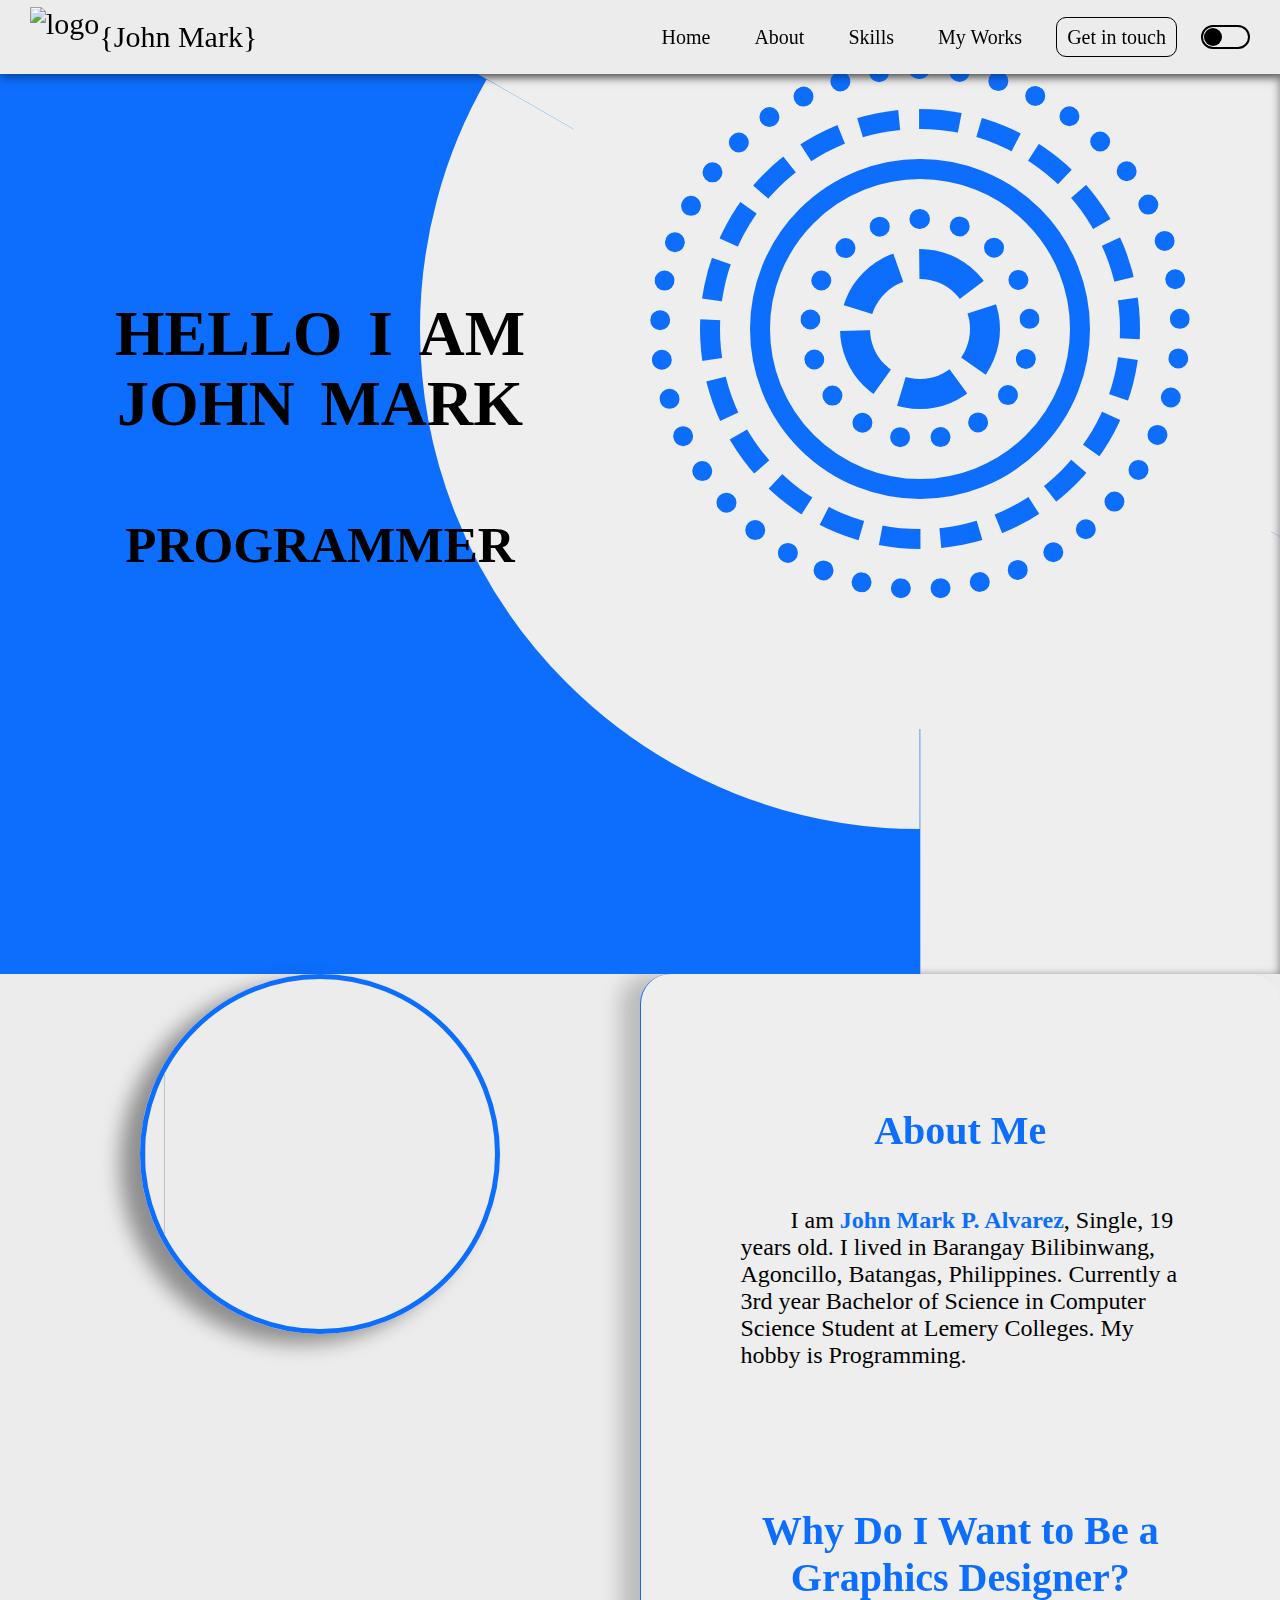
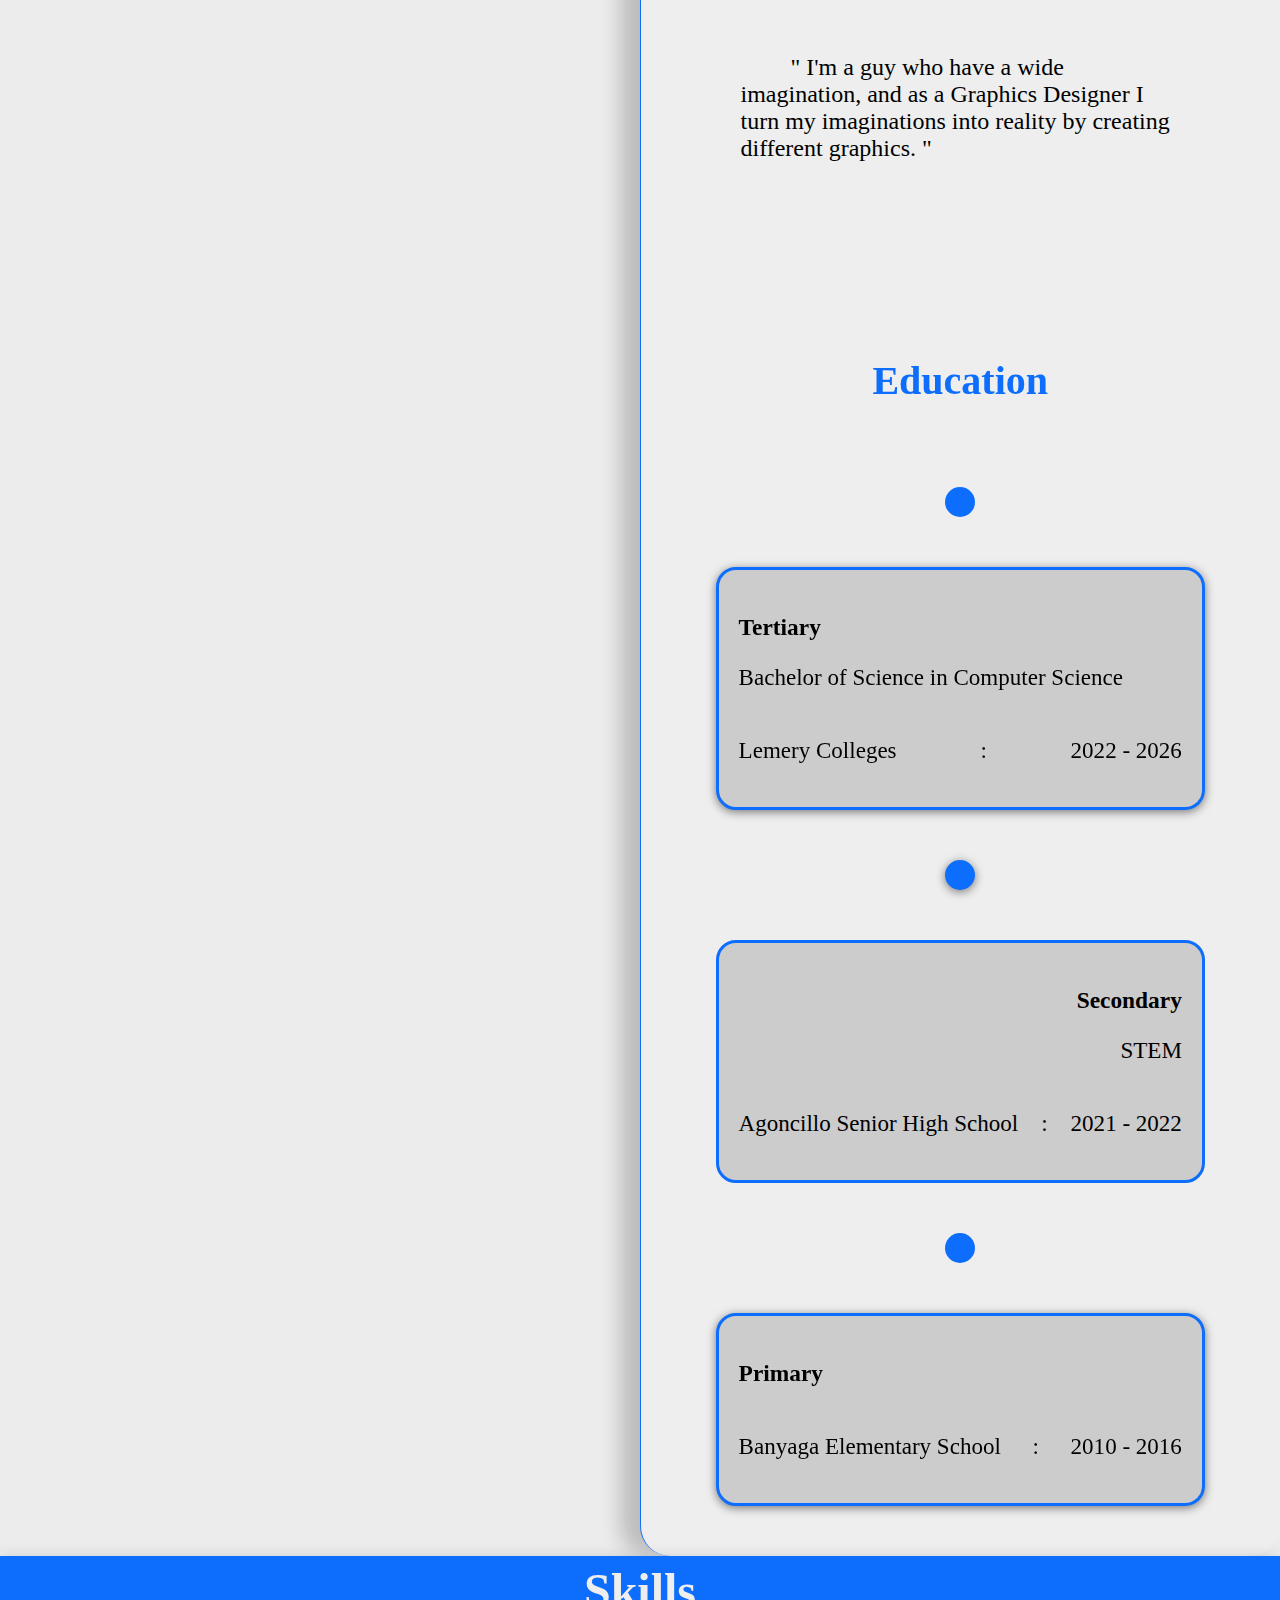
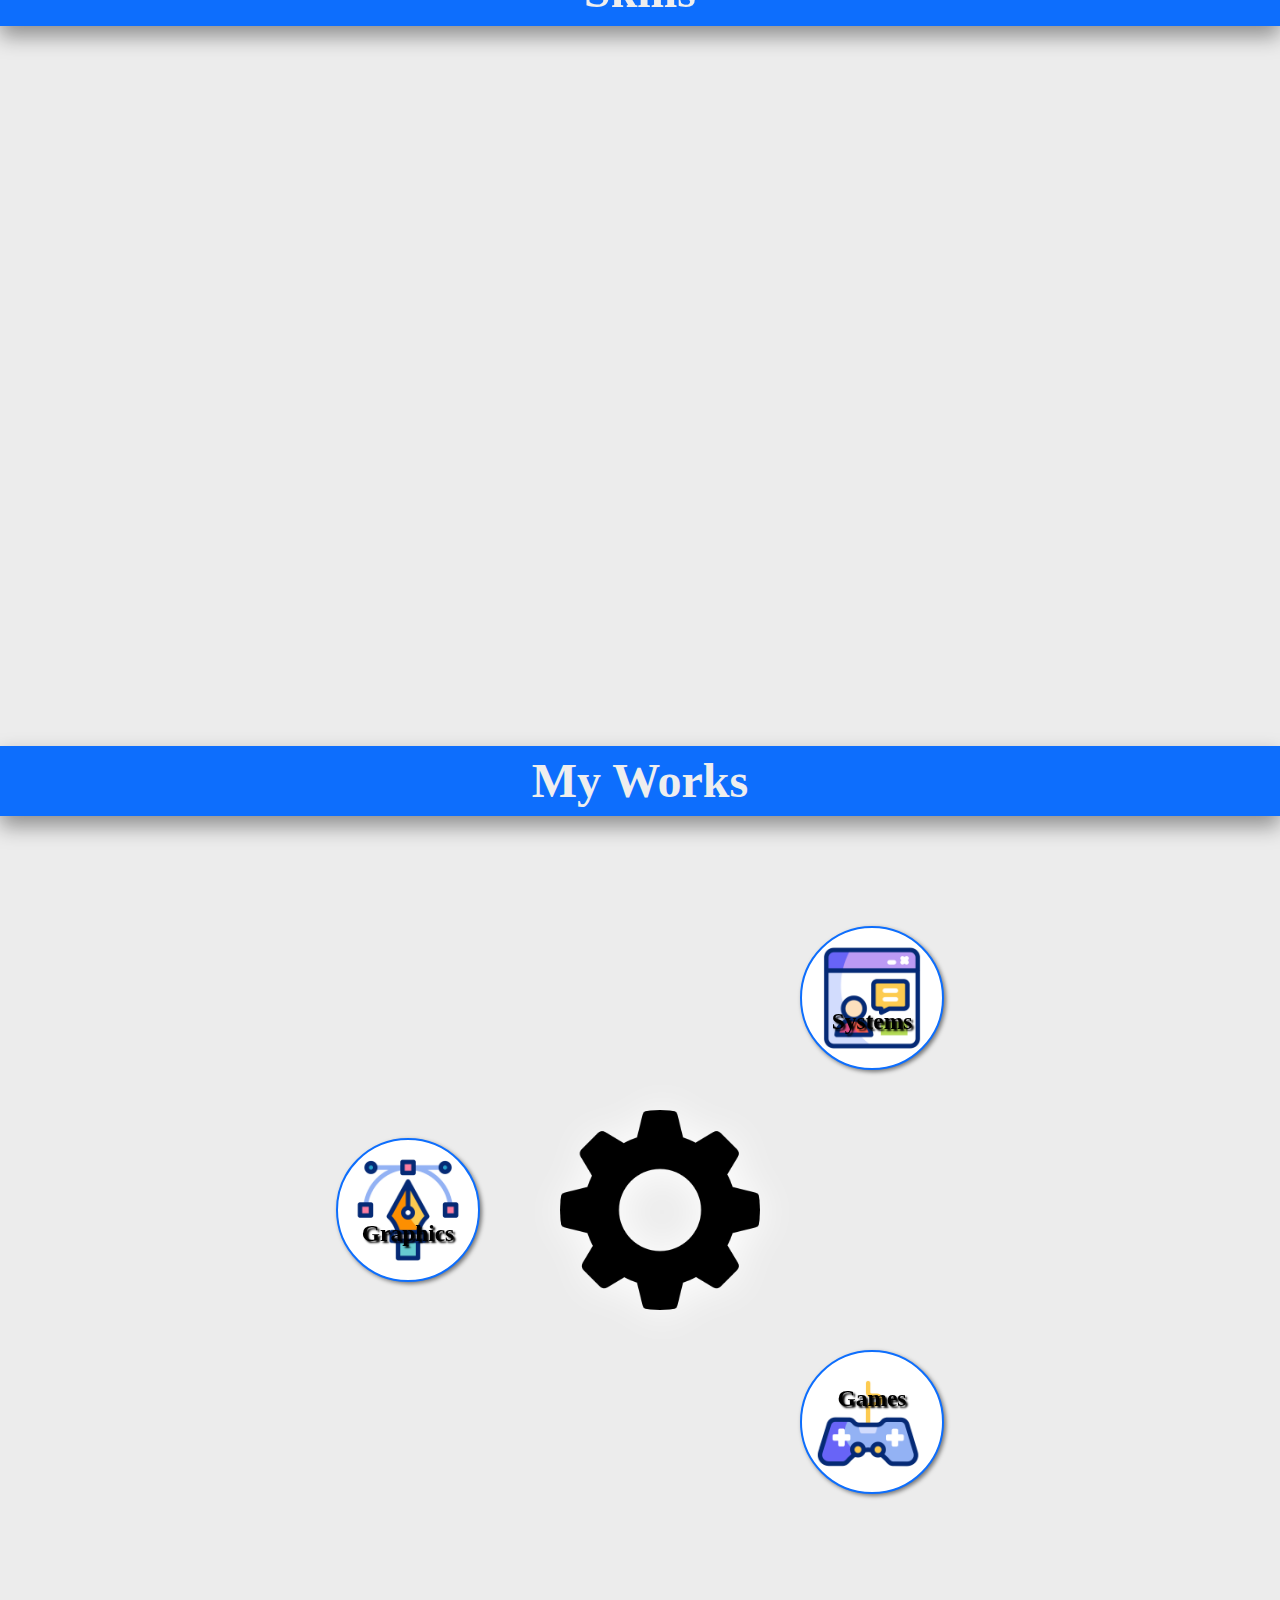
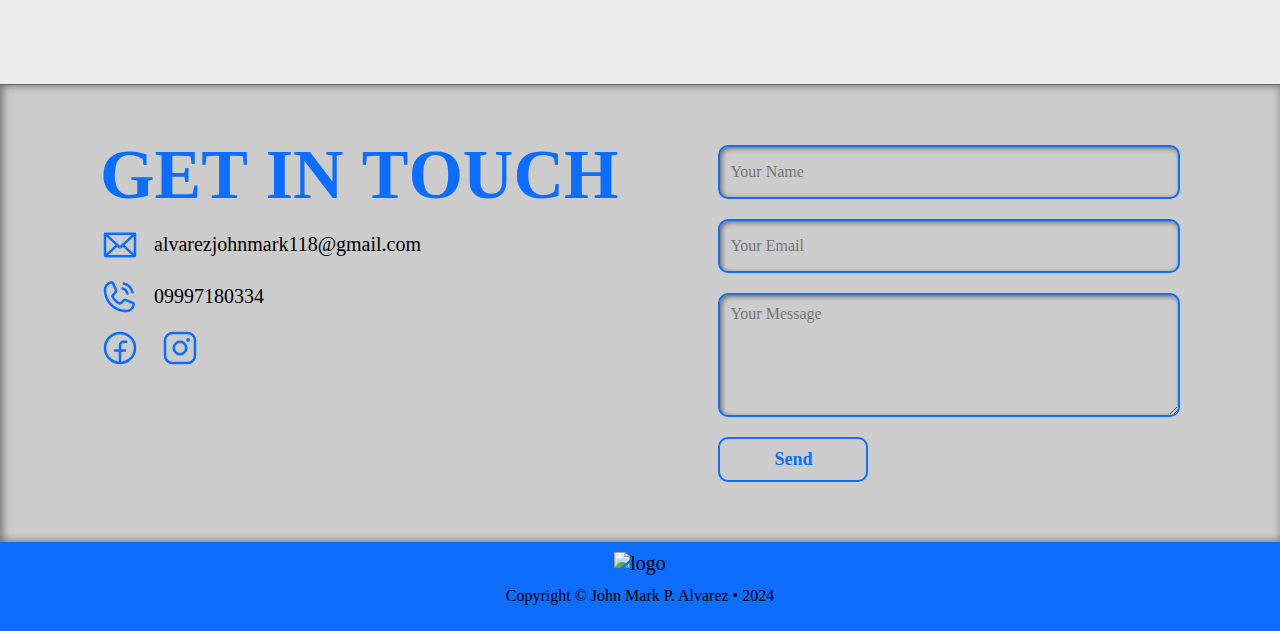
==== index.html @ 8d680cdc "Add files via upload" ====
<!DOCTYPE html>
<html lang="en" class="">
<head>
    <meta charset="UTF-8">
    <meta name="viewport" content="width=device-width, initial-scale=1.0">
    <title>John Mark Portfolio</title>
    <link rel="stylesheet" href="style.css">
    <link rel="shortcut icon" href="/img/GraphicsDesign_Activities/jm-logo-only.png" type="image/x-icon">
</head>
<body class="">
    <header class="shadow" >
        <a href="#" class="navbar-brand"><img src="/img/GraphicsDesign_Activities/jm-logo-full-color.png" class="brand-img" alt="logo">{John Mark}</a>
        <nav class="navbar " id="navbar">
            <div class="nav-header">
                    <h4 class="menu-title" id="menu-title">Menu</h4>
                    <button class="close-nav" id="close-nav"><div class="cross cross-1"></div>
                    <div class="cross cross-2"></div></button>
                </div>
            <ul class="offcanvas-nav">
                <li class="nav-item"><a href="#home" class="nav-link nav-home">Home</a></li>
                <li class="nav-item"><a href="#about" class="nav-link nav-about">About</a></li>
                <li class="nav-item"><a href="#services" class="nav-link nav-services">Skills</a></li>
                <li class="nav-item"><a href="#works" class="nav-link nav-projects">My Works</a></li>
                <li class="nav-item item-contact"><a href="#contact" class=" nav-link nav-contact">Get in touch</a></li>
                <label for="toggle-dark" class="toggler" id="toggler"><div class="toggler-circle"></div></label><input type="checkbox" name="toggle-dark" id="toggle-dark">
            </ul>
        </nav>
        <button class="nav-burger" onclick="showNavbar()">
            <div class="burger buger-1"></div>
            <div class="burger buger-2"></div>
            <div class="burger buger-3"></div>
        </button>
    </header>
    
    <section class="header-img home" id="home">
        <div class="container text-container">
            <!-- <img src="img/background_img.jpg" alt=""> -->
             <!-- <h3 class="text-shadow">BS Computer Science 3</h3> -->
             <div class="hello-container">
                <div class="row row-1">
                    <div class="hello-text hello">
                        <h1 class="hello-text-1 ">H</h1>
                        <h1 class="hello-text-2">E</h1>
                        <h1 class="hello-text-3">L</h1>
                        <h1 class="hello-text-4">L</h1>
                        <h1 class="hello-text-5">O</h1>
                    </div>
                    <div class="hello-text i">
                        <h1 class="im-text-1 ">I</h1>
                    </div>
                    <div class="hello-text am">
                        <h1 class="am-text-1">A</h1>
                        <h1 class="am-text-2 ">M</h1>
                    </div>
                </div>
                <div class="row row-2">
                   <div class="hello-text john">
                    <h1 class="john-text-1 ">J</h1>
                    <h1 class="john-text-2">O</h1>
                    <h1 class="john-text-3">H</h1>
                    <h1 class="john-text-4">N</h1>
                </div>
                <div class="hello-text mark">
                    <h1 class="mark text-1 ">M</h1>
                    <h1 class="mark text-2">A</h1>
                    <h1 class="mark text-3">R</h1>
                    <h1 class="mark text-4 blink">K</h1>
                </div> 
                </div>
             </div>

             <div class="field">
                <h2 class="field-text ft-1" id="ft-1">PROGRAMMER</h2>
                <h2 class="field-text ft-2" id="ft-2">GRAPHICS DESIGNER</h2>
             </div>
             <!-- <h1 class="text-shadow wobble">Hello I'm <span>John Mark</span> Alvarez</h1> -->
        </div>
        <div class="container bg-container">
            <img src="/img/JM-HOME-IMG-BLUE.png" alt="" class="bg-img" id="bg-img">
        </div>
        <div class="container bg-anim-container">
            <div class="circle-container">
                <div class="circle circle-1 rotateToRight"><label for=""></label></div>
                <div class="circle circle-2 rotateToLeft"><label for=""></label></div>
                <div class="circle circle-3 "><label for=""></label></div>
                <div class="circle circle-4 rotateToRight"><label for=""></label></div>
                <div class="circle circle-5 rotateToLeft"><label for=""></label></div>
                <div class="circle circle-6 rotateToRight"><label for=""></label></div>
            </div>
        </div>
    </section>

    <div class="box-divider"></div>

    <section class="about" id="about">

        
        <div class="container">

            <div class="about-col-1">
                <img src="img/jm1x1-light.jpg" alt="" class="about-col-1-img autoShowImgFromLeft">
            </div>

            <div class="about-col-2">
                <div class="col-row-1">
                    <h2 class=" autoBlur">About Me</h2>
                    <p class="autoBlur">I am <span>John Mark P. Alvarez</span>, Single, 19 years old. 
                    I lived in Barangay Bilibinwang, Agoncillo, Batangas, Philippines. 
                    Currently a 3rd year Bachelor of Science in Computer Science Student at Lemery Colleges. 
                    My hobby is Programming.</p>
                </div>

                <div class="col-row-1 gfx-des autoBlur">
                    <h2 class="autoBlur" align="center">Why Do I Want to Be a Graphics Designer?</h2>
                <p class="autoBlur">
                    " I'm a guy who have a wide imagination, and as a Graphics Designer I turn my imaginations into reality by creating different graphics. "</p>
                </div>

                <div class="col-row-2 ">
                    <h2 class="autoShowTextFromRight">Education</h2>
                    <div class="educ-dot autoShowGlow"></div>

                    <row class="educ-row row-1 autoShowCardFromLeft shadow">
                        <h3 class="education-title autoShowFromLeft">Tertiary</h3>
                        <p class="course autoShowFromLeft">Bachelor of Science in Computer Science</p>
                        <div class="education-desc autoShowFromLeft">
                            <p>Lemery Colleges</p>
                            <p>:</p>
                            <p>2022 - 2026</p>
                        </div>
                    </row>
                    <div class="educ-dot autoShowGlow shadow"></div>
                    <row class="educ-row row-2 autoShowCardFromRight">
                        <h3 class="education-title autoShowTextFromRight">Secondary</h3>
                        <p class="strand autoShowTextFromRight">STEM</p>
                        <div class="education-desc autoShowTextFromRight">
                            <p>Agoncillo Senior High School</p>
                            <p>:</p>
                            <p>2021 - 2022</p>
                        </div>
                    </row>
                    <div class="educ-dot autoShowGlow"></div>
                    <row class="educ-row row-3 autoShowCardFromLeft shadow">
                        <h3 class="education-title autoShowFromLeft">Primary</h3>
                        <div class="education-desc autoShowFromLeft">
                            <p>Banyaga Elementary School</p>
                            <p>:</p>
                            <p>2010 - 2016</p>
                        </div>
                    </row>

                    <div class="educ-vr-line autoShowLinefromTop"></div>
                    <!-- <row class="educ-row row-4">
                        <h3 class="education-title"></h3>
                        <p class="education-desc"></p>
                    </row> -->
                </div>
                
            </div>

        </div>
    </section>

    <div class="box-divider"></div>

    <section class="services" id="services">
        <div class="header">
            <h1>Skills</h1>
        </div>

        <div class="card-container card-container-1" id="card-container">
            <div class="card card-1">
                <div class="card-image">
                    <img src="Icons/c-black.png" alt="">
                </div>
                <div class="card-body">
                    <h3>C Language</h3>
                </div>
            </div>

            <div class="card card-2">
                <div class="card-image">
                    <img src="Icons/html5-black.png" alt="">
                </div>
                <div class="card-body">
                    <h3>HTML</h3>
                </div>
            </div>

            <div class="card card-3">
                <div class="card-image">
                    <img src="Icons/css3-alt-black.png" alt="">
                </div>
                <div class="card-body">
                    <h3>CSS</h3>
                </div>
            </div>

            <div class="card card-4">
                <div class="card-image">
                    <img src="Icons/js-black.png" alt="">
                </div>
                <div class="card-body">
                    <h3>JavaScript</h3>
                </div>
            </div>

            <div class="card card-5">
                <div class="card-image">
                    <img src="Icons/mysql-black.png" alt="">
                </div>
                <div class="card-body">
                    <h3>MySQL</h3>
                </div>
            </div>

            <div class="card card-6">
                <div class="card-image">
                    <img src="Icons/php-black.png" alt="">
                </div>
                <div class="card-body">
                    <h3>PHP</h3>
                </div>
            </div>

            <div class="card card-7">
                <div class="card-image">
                    <img src="Icons/visual-basic-black.png" alt="">
                </div>
                <div class="card-body">
                    <h3>Visual Basic .Net</h3>
                </div>
            </div>

        

        </div>

        <div class="card-container card-container-2" id="card-container">
            <div class="card card-8">
                <div class="card-image">
                    <img src="Icons/illustrator-black.png" alt="">
                </div>
                <div class="card-body">
                    <h3>Illustrator</h3>
                </div>
            </div>

            <div class="card card-9">
                <div class="card-image">
                    <img src="Icons/photoshop-black.png" alt="">
                </div>
                <div class="card-body">
                    <h3>Photoshop</h3>
                </div>
            </div>

            <div class="card card-10">
                <div class="card-image">
                    <img src="Icons/lightroom-black.png" alt="">
                </div>
                <div class="card-body">
                    <h3>Lightroom</h3>
                </div>
            </div>

            <div class="card card-11">
                <div class="card-image">
                    <img src="Icons/java-black.png" alt="">
                </div>
                <div class="card-body">
                    <h3>Java</h3>
                </div>
            </div>

            <div class="card card-12">
                <div class="card-image">
                    <img src="Icons/unity-black.png" alt="">
                </div>
                <div class="card-body">
                    <h3 class="card-title">Unity</h3>
                </div>
            </div>

            <div class="card card-13">
                <div class="card-image">
                    <img src="Icons/crop-black.png" alt="">
                </div>
                <div class="card-body">
                    <h3>Web Design</h3>
                </div>
            </div>

            <div class="card card-14">
                <div class="card-image">
                    <img src="Icons/code-black.png" alt="">
                </div>
                <div class="card-body">
                    <h3>Programming</h3>
                </div>
            </div>

        </div>

    </section>

    <div class="box-divider"></div>

    <section class="works" id="works">

        <div class="header">
            <h1>My Works</h1>
        </div>

        <!-- <div class="works-container">
            <div class="work-title work-1">
                <div class="graphics-title">
                    <h3>G</h3>
                    <h3>R</h3>
                    <h3>A</h3>
                    <h3>P</h3>
                    <h3>H</h3>
                    <h3>I</h3>
                    <h3>C</h3>
                    <h3>S</h3>
                </div>
            </div>
            <div class="vr-line"></div>
            <div class="work-title work-2">
                <div class="systems-title">
                    <h3>S</h3>
                    <h3>Y</h3>
                    <h3>S</h3>
                    <h3>T</h3>
                    <h3>E</h3>
                    <h3>M</h3>
                    <h3>S</h3>
                </div>
            </div>
            <div class="vr-line"></div>
            <div class="work-title work-3">
                <div class="games-title">
                    <h3>G</h3>
                    <h3>A</h3>
                    <h3>M</h3>
                    <h3>E</h3>
                    <h3>S</h3>
                </div>
            </div>
        </div> -->
        
        <div class="works-container">

            
            <div class="works-title-container rotate">
                <div class="title-col title-col-1">
                    <label for="graphicsToggler" id="btn-graphicsToggler" class="works-title works-title-1 rotateReverse">
                        <input type="checkbox" name="graphicsToggler" id="graphicsToggler">
                        <h3 class="">Graphics</h3>
                    </label>
                </div>
                <div class="center-circle"></div>
                <div class="title-col title-col-2">
                    <label for="systemsToggler" id="btn-systemsToggler" class="works-title works-title-2 rotateReverse">
                        <input type="checkbox" name="systemsToggler" id="systemsToggler">
                        <h3 class="">Systems</h3>
                    </label>
                    <label for="gamesToggler" id="btn-gamesToggler" class="works-title works-title-3 rotateReverse">
                        <input type="checkbox" name="gamesToggler" id="gamesToggler">
                        <h3 class="">Games</h3>
                    </label>
                </div>
                
            </div>
        </div>
    </section>

    <section id="contact" class="contact">
        <div class="contact-container">
            <div class="col col-1">
                <!-- <h2 class="autoShowFromLeft">Get In Touch</h2> -->
                 <div class="git-container autoShowFromLeft">
                    <div class="get">
                        <h2>G</h2>
                        <h2>E</h2>
                        <h2>T</h2>
                    </div>
                    <div class="in">
                        <h2>I</h2>
                        <h2>N</h2>
                    </div>
                    <div class="touch">
                        <h2>T</h2>
                        <h2>O</h2>
                        <h2>U</h2>
                        <h2>C</h2>
                        <h2 class="blink">H</h2>
                    </div>
                 </div>
                <div class="email autoShowFromLeft"><svg xmlns="http://www.w3.org/2000/svg" width="40" height="40" fill="#0d6efd" viewBox="0 0 256 256"><path d="M224,48H32a8,8,0,0,0-8,8V192a16,16,0,0,0,16,16H216a16,16,0,0,0,16-16V56A8,8,0,0,0,224,48Zm-96,85.15L52.57,64H203.43ZM98.71,128,40,181.81V74.19Zm11.84,10.85,12,11.05a8,8,0,0,0,10.82,0l12-11.05,58,53.15H52.57ZM157.29,128,216,74.18V181.82Z"></path></svg><a href="mailto:alvarezjohnmark118@gmail.com" target="_blank" class="email-link">alvarezjohnmark118@gmail.com</a></div>
                <div class="phone autoShowFromLeft"><svg xmlns="http://www.w3.org/2000/svg" width="40" height="40" fill="#0d6efd" viewBox="0 0 256 256"><path d="M144.27,45.93a8,8,0,0,1,9.8-5.66,86.22,86.22,0,0,1,61.66,61.66,8,8,0,0,1-5.66,9.8A8.23,8.23,0,0,1,208,112a8,8,0,0,1-7.73-5.94,70.35,70.35,0,0,0-50.33-50.33A8,8,0,0,1,144.27,45.93Zm-2.33,41.8c13.79,3.68,22.65,12.54,26.33,26.33A8,8,0,0,0,176,120a8.23,8.23,0,0,0,2.07-.27,8,8,0,0,0,5.66-9.8c-5.12-19.16-18.5-32.54-37.66-37.66a8,8,0,1,0-4.13,15.46Zm81.94,95.35A56.26,56.26,0,0,1,168,232C88.6,232,24,167.4,24,88A56.26,56.26,0,0,1,72.92,32.12a16,16,0,0,1,16.62,9.52l21.12,47.15,0,.12A16,16,0,0,1,109.39,104c-.18.27-.37.52-.57.77L88,129.45c7.49,15.22,23.41,31,38.83,38.51l24.34-20.71a8.12,8.12,0,0,1,.75-.56,16,16,0,0,1,15.17-1.4l.13.06,47.11,21.11A16,16,0,0,1,223.88,183.08Zm-15.88-2s-.07,0-.11,0h0l-47-21.05-24.35,20.71a8.44,8.44,0,0,1-.74.56,16,16,0,0,1-15.75,1.14c-18.73-9.05-37.4-27.58-46.46-46.11a16,16,0,0,1,1-15.7,6.13,6.13,0,0,1,.57-.77L96,95.15l-21-47a.61.61,0,0,1,0-.12A40.2,40.2,0,0,0,40,88,128.14,128.14,0,0,0,168,216,40.21,40.21,0,0,0,208,181.07Z"></path></svg> <p>09997180334</p></div>
                <div class="col-1-row autoShowFromLeft">
                    <div class="fb-icon"><a href="https://web.facebook.com/jm092904" aria-label="Profile Link"><svg xmlns="http://www.w3.org/2000/svg" width="40" height="40" fill="#0d6efd" viewBox="0 0 256 256"><path d="M128,24A104,104,0,1,0,232,128,104.11,104.11,0,0,0,128,24Zm8,191.63V152h24a8,8,0,0,0,0-16H136V112a16,16,0,0,1,16-16h16a8,8,0,0,0,0-16H152a32,32,0,0,0-32,32v24H96a8,8,0,0,0,0,16h24v63.63a88,88,0,1,1,16,0Z"></path></svg></a></div>
                    <div class="insta-icon"><a href="https://www.instagram.com/its_me_je_em/" aria-label="insta"><svg xmlns="http://www.w3.org/2000/svg" width="40" height="40" fill="#0d6efd" viewBox="0 0 256 256"><path d="M128,80a48,48,0,1,0,48,48A48.05,48.05,0,0,0,128,80Zm0,80a32,32,0,1,1,32-32A32,32,0,0,1,128,160ZM176,24H80A56.06,56.06,0,0,0,24,80v96a56.06,56.06,0,0,0,56,56h96a56.06,56.06,0,0,0,56-56V80A56.06,56.06,0,0,0,176,24Zm40,152a40,40,0,0,1-40,40H80a40,40,0,0,1-40-40V80A40,40,0,0,1,80,40h96a40,40,0,0,1,40,40ZM192,76a12,12,0,1,1-12-12A12,12,0,0,1,192,76Z"></path></svg></a></div>
                </div>
            </div>
            <div class="col col-2">
                <form action="" method="post" class="col" name="submit-to-google-sheet">
                    <input class="tb tb-1 autoShowTextFromRight" type="text" name="your-name" id="your-name" placeholder="Your Name">
                    <input class="tb tb-2 autoShowTextFromRight" type="email" name="your-email" id="your-email" placeholder="Your Email">
                    <textarea class="tb tb-3 autoShowTextFromRight" name="your-message" id="your-message" aria-label="message" placeholder="Your Message"></textarea>
                    <input type="submit" value="Send" name="send-message" class="btn-send ">
                </form>
                <span id="msg"></span>
            </div>
        </div>
    </section>

    <div class="iframes-container " id="iframes-container">
        <div class="iframes-header">
            
                <input type="checkbox" name="iframes-toggler" id="iframes-toggler" aria-label="iframes toggler">
                <label for="iframes-toggler" class="btn-close-iframe" id="btn-close-iframe"><div class="frame-cross frame-cross-1"></div>
                <div class="frame-cross frame-cross-2"></div></label>    
            
                    <h1 id="iframes-title">GRAPHICS</h1>
        </div>
        <iframe src="" frameborder="0" id="work-frame"></iframe>
    </div>




    <script src="script.js"></script>
    <script>
        const scriptURL = 'https://script.google.com/macros/s/AKfycbz_FebykPlLxcpXLbXHvd4gHF6HkFjsdGPrvAZJVgPfmryZC6l5o6DlmCNmLCJGwBoIxQ/exec'
        const form = document.forms['submit-to-google-sheet']
        const msg = document.getElementById("msg")
    
        form.addEventListener('submit', e => {
          e.preventDefault()
          fetch(scriptURL, { method: 'POST', body: new FormData(form)})
            .then(response => {
                msg.style.opacity = "1";
                msg.innerHTML = "Message sent succesfully"
                setTimeout(function(){
                    msg.style.opacity = "0";
                    msg.innerHTML = ""
                },3000)
                form.reset()
            })
            .catch(error => console.error('Error!', error.message))
        })
      </script>
</body>
<footer>
    <img src="img/GraphicsDesign_Activities/jm-logo-black.png" alt="logo">
    <p>Copyright &copy; John Mark P. Alvarez &bullet; 2024</p>
</footer>
</html>
---- style.css ----
/* @import url('https://fonts.googleapis.com/css2?family=Montserrat:ital,wght@0,100..900;1,100..900&display=swap'); */

:root {
    --light-dark: #383e44;
    --blue: #0d6efd;
    --indigo: #6610f2;
    --purple: #6f42c1;
    --pink: #d63384;
    --red: #dc3545;
    --orange: #fd7e14;
    --yellow: #ffc107;
    --green: #198754;
    --teal: #20c997;
    --cyan: #0dcaf0;
    --black: #000;
    --white: #fff;
    --gray: #6c757d;
    --gray-dark: #343a40;
    --gray-100: #f8f9fa;
    --gray-200: #e9ecef;
    --gray-300: #dee2e6;
    --gray-400: #ced4da;
    --gray-500: #adb5bd;
    --gray-600: #6c757d;
    --gray-700: #495057;
    --gray-800: #343a40;
    --gray-900: #212529;
    --primary: #0d6efd;
    --secondary: #6c757d;
    --success: #198754;
    --info: #0dcaf0;
    --warning: #ffc107;
    --danger: #dc3545;
    --light: #f8f9fa;
    --dark: #212529;
    --dark-1: rgb(29, 33, 35);
    --primary-rgb: 13, 110, 253;
    --secondary-rgb: 108, 117, 125;
    --success-rgb: 25, 135, 84;
    --info-rgb: 13, 202, 240;
    --warning-rgb: 255, 193, 7;
    --danger-rgb: 220, 53, 69;
    --light-rgb: 248, 249, 250;
    --dark-rgb: 33, 37, 41;
    --primary-text-emphasis: #052c65;
    --secondary-text-emphasis: #2b2f32;
    --success-text-emphasis: #0a3622;
    --info-text-emphasis: #055160;
    --warning-text-emphasis: #664d03;
    --danger-text-emphasis: #58151c;
    --light-text-emphasis: #495057;
    --dark-text-emphasis: #495057;
    --primary-bg-subtle: #cfe2ff;
    --secondary-bg-subtle: #e2e3e5;
    --success-bg-subtle: #d1e7dd;
    --color-black-90-trans: rgba(0,0,0,.1);
}

::-webkit-scrollbar {
    width: 0;
}

* {
    font-family: 'Montserrat';
    text-decoration: none;
    list-style: none;
    scroll-behavior: smooth;
    transition: .2s ease-in-out;
}

.shadow {
    box-shadow: 0em .1em .5em rgba(0, 0, 0, .5);
}

.text-shadow {
    text-shadow: .1em .1em .2em rgba(0, 0, 0, .4);
}

.shadow-blue {
    box-shadow: 0em .1em .5em var(--blue);
}

body {
    font-size: 20px;
    background-color: #ececec;
    color: #000;
    overflow-x: hidden;
    padding: 0;
    margin: 0;
}

/* .box-divider {
    width: 100%;
    height: 50px;

    background-color: rgba(0, 0, 0, .01);
    border: 1px solid rgba(0, 0, 0, .1);
    box-shadow: inset 0 .2em .5em rgba(0, 0, 0, .1), inset 0 .125em 1em rgba(0, 0, 0, .125);
} */

/* header {
    display: flex;
    flex-direction: row;
    justify-content: space-between;
    align-items: center;
    background-color: transparent;
    backdrop-filter: blur(20px);
    height: 70px;
    padding: 0 30px;
    z-index: 1000;
    position: sticky;
    top: 0;
    color: #000;

    .navbar-brand {
        font-family: 'Lemon Milk';
        font-size: 28px;
        font-weight: lighter;
        color: #000;
    }

    .navbar {
        display: flex;
        flex-direction: row;
        justify-content: space-between;
        align-items: center;

        color: #000;

        .menu-title {
            color: #000;
        }

        ul {
            display: flex;
            flex-direction: row;
            justify-content: space-between;
            list-style: none;
            column-gap: 20px;
            color: #000;
            
            .nav-item {
                position: relative;
            }

            .nav-link{
                color: #000;
                font-size: 18px;
                padding: 8px 10px;
                border-radius: 10px;
            }

            .nav-link::after {
                content: '';
                width: 0;
                left: 0;
                bottom: -5px;
                height: 3px;
                position: absolute;
                border-radius: 3px;
                background-color: var(--blue);
            }

            .nav-link:hover::after {
                width: 100%;
                transition: .5s all ease;
            }
            
        }
    
        
        .nav-contact {
            border: 1px solid #000;
            background-color: transparent;
            text-overflow: clip;
            width: 70px;
            padding: 8px 10px;
            border-radius: 10px;
            color: #000;
        }
        
        .nav-contact:hover {
            background-color: var(--primary);
            color: var(--light);
            border: 1px solid var(--primary);
        }
    }
} */

.header {
    background-color: var(--primary);
    position: sticky;
    top: 70px;
    height: 70px;
    width: 100%;
    display: flex;
    flex-wrap: wrap;
    justify-content: center;
    align-items: center;
    box-shadow: 0 .5em 1em rgba(0, 0, 0, .4);
    z-index: 10;

    h1 {
        margin: 0;
        font-size: 48px;
        color: #eee;;
        
    }

}

header {
    display: flex;
    justify-content: space-between;
    align-items: center;
    backdrop-filter: blur(20px);
    position: sticky;
    top: 0;
    z-index: 1000;
    padding: 5px 30px;
    color: #000;

    .navbar-brand {
        font-family: 'Lemon Milk';
        font-size: 30px;
        color: #000;
        display: flex;
        flex-direction: row;
        justify-content: center;
        align-items: center;

        .brand-img {
            height: 60px;
        }
    }

    .navbar {

        .offcanvas-nav {
            display: flex;
            justify-content: center;
            align-items: center;
            column-gap: 24px;
            color: #000;

            .nav-item {
                position: relative;
            }

            .nav-link{
                color: #000;
                font-weight: 500;
                font-size: 20px;
                padding: 8px 10px;
                border-radius: 10px;
            }

            .nav-link::after {
                content: '';
                width: 0;
                left: 0;
                bottom: -5px;
                height: 3px;
                position: absolute;
                border-radius: 3px;
                background-color: var(--blue);
            }

            .nav-link:hover::after {
                width: 100%;
                transition: .5s all ease;
            }

            .nav-contact {
                border: 1px solid #000;
                background-color: transparent;
                text-overflow: clip;
                width: 70px;
                padding: 8px 10px;
                border-radius: 10px;
                color: #000;
            }
            
            .nav-contact:hover {
                background-color: var(--primary);
                color: var(--light);
                border: 1px solid var(--primary);
            }
        }
    }
}

.nav-burger {
    aspect-ratio: 1 / 1;
    width: 30px;
    display: none;
    padding: 0 2px;
    background-color: transparent;
    border-radius: 5px;
    border: 0;

    .burger {
        content: '';
        width: 100%;
        height: 3px;
        border-radius: 2px;
        background-color: #000;
    }

    .burger-2 {
        width: 80%;
    }
}

.nav-burger:hover {
    cursor: pointer;
    border: 1px solid rgba(0, 0, 0, .5);
    background-color: rgba(0, 0, 0, .1);
}
.nav-burger:active {
    transform: scale(.9);
}

.nav-header {
    display: none;
    opacity: 0;

    .close-nav {
        aspect-ratio: 1 / 1;
        width: 30px;
        background-color: transparent;
        border: 0;
        position: relative;
        display: flex;
        flex-direction: center;
        justify-content: center;

        .cross {
            content: '';
            width: 3px;
            height: 90%;
            background-color: #fff;
            position: absolute;
            border-radius: 2px;
        }

        .cross-1 {
            transform: rotateZ(45deg);
        }
        .cross-2 {
            transform: rotateZ(315deg);
        }

    }

    .close-nav:hover {
        cursor: pointer;

        .cross {
            background-color: red;
        }
    }
    .close-nav:active{
        transform: scale(.9);
    }
}

#toggle-dark {
    display: none;
}

.toggler {
    display: flex;
    align-items: center;
    content: '';
    width: 45px;
    height: 20px;
    border-radius: 16px;
    border: 2px solid #000;
    background-color: transparent;
    left: 0;
    /* display: flex;
    flex-direction: row; */
    align-items: center;
    transition: ease .3s;
    position: relative;

    .toggler-circle {
        position: absolute;
        content: '';
        aspect-ratio: 1 / 1;
        height: 90%;
        border-radius: 50%;
        left: 1px;
        background-color: #000;
    }
}

.toggler:hover {
    cursor: pointer;
    background-color: var(--blue);
}

.active {
    border: 2px solid #fff;
    transition: all ease .3s;

    .toggler-circle {
        transform: translateX(25px);
        background-color: #fff;
    }

    
}

@keyframes textShowAnim {
    0% {
        transform: rotateX(45deg) translateY(20px);
        opacity: 0;
    } 50% {
        transform: rotateX(0) translateY(0);
        opacity: 1;
    } 100% {
        transform: rotateX(90deg) translateY(-20px);
        opacity: 0;
    }
}

.wobble {
    animation: wobbleAnim 10s linear infinite;
}

@keyframes wobbleAnim {
    0% {
        transform: scale(1) rotateZ(0deg) translateX(0) translateY(0) translateZ(0);
    } 50% {
        transform: scale(1.02) rotateZ(1deg) translateX(10px) translateY(-10px) translateZ(10px);
    } 75% {
        transform: scale(1.02) rotateZ(-1deg) translateX(-10px) translateY(10px) translateZ(-10px);   
    }100% {
        transform: scale(1) rotateZ(0deg) translateX(0) translateY(0) translateZ(0);
    }
}

.colorful {
    animation: colorfulAnim .5s linear infinite;
}

@keyframes colorfulAnim {
    0% {
        color: #000;
    } 25% {
        color: red;
    } 50% {
        color: green;
    } 75% {
        color: blue;
    } 100% {
        color: #fff;
    }
}

.colorfulReverse {
    animation: colorfulAnimRev .5s linear infinite;
}

@keyframes colorfulAnimRev {
    0% {
        color: yellow;
    } 25% {
        color: #fff;
    } 50% {
        color: green;
    } 75% {
        color: red;
    } 100% {
        color: blue;
    }
}
.blink {
    animation: blinkAnim .6s linear infinite
}
@keyframes blinkAnim {
    from {
        opacity: 1;
        text-decoration: underline;
    } to {
        opacity: 0;
    }
}

.blinkReverse {
    animation: blinkAnimReverse .5s linear infinite;
}
@keyframes blinkAnimReverse {
    from {
        opacity: 0;
    } to {
        opacity: 1;
    }
}

.hello-container {
    display: flex;
    flex-direction: column;
    gap: 0;
    justify-content: flex-start;
    justify-content: center;
    align-items: center;

    .row {
        display: flex;
        flex-direction: row;
        column-gap: 2vw;
    }

    .hello-text {
        display: flex;
        flex-direction: row;
        height: 70px;

        h1 {
            font-size: 5vw;
        }
    }
}

.home {
    /* background-image: url(/img/home-bg.png); */
    background-size: cover;
    position: relative;
    overflow: hidden;
    background-position: center;
    display: flex;
    flex-direction: row;
    justify-content: start;
    height: 100vh;
    width: 100vw;
    background-color: #eee;
    box-shadow: inset 0 .1em .5em rgba(0, 0, 0, .5);
    

    .text-container {
        display: flex;
        flex-direction: column;
        align-items: center;
        width:50%;
        padding-top: 20vh;
        text-align: start;
        z-index: 10;
        
        .field {
            position: relative;
            display: flex;
            flex-direction: column;
            align-items: center;
            justify-content: center;
            height: 60px;
            width: 100%;
            margin-top: 120px;

            h2 {
                font-size: 4vw;
                text-align: center;
            }

            .field-text {
                position: absolute;
            }

            .ft-1 {
                position: absolute;
                animation: fieldAnim 5s linear infinite;
            }

            .ft-2 {
                opacity: 0;
                position: absolute;
                animation: fieldAnim 5s linear infinite;
                animation-delay:2.5s;
            }


        }

        span {
            color: #000;
            filter: drop-shadow(0 0 .1em var(--blue));
        }
    }
    .container {
        display: flex;
    }

    .bg-container {
        right: 10%;
        position: absolute;
        height: 100%;
        z-index: 1;
    }

    .bg-img {
        filter: drop-shadow(-.1em 0em .3em var(--blue));
    }

}

@keyframes fieldAnim {
    0% {
        opacity: 0;
        transform: translateY(50px) rotateX(45deg);
    } 50% {
        opacity: 1;
        transform: translateY(0) rotateX(0);
    } 100% {
        opacity: 0;
        transform: translateY(-50px) rotateX(90deg);
    }
}

/* @keyframes fieldAnimRev {
    to {
        opacity: 1;
        transform: translateY(0);
    } to {
        opacity: 0;
        transform: translateY(-50px);
    }
} */
/* ----------- ABOUT ------------ */
@keyframes appear {
    from {
        opacity: 0;
        scale: 0.5;
    } to {
        opacity: 1;
        scale: 1;
    }
}

#about {
    .container{

        display: flex;
        flex-direction: row;
    }
    
    .about-col-1 {
        width: 100%;
        display: flex;
        flex-direction: row;
        justify-content: center;
        align-items: start;
    }
    
    .about-col-1 img {
        position: sticky;
        top: 20%;
        aspect-ratio: 1 / 1;
        height: 350px;
        margin-bottom: 20%;
        border-radius:50%;
        border: 5px solid var(--primary);
        box-shadow: -1em .5em 1em rgba(0, 0, 0, .4);
    }
    
    .about-col-2 {
        width: 100%;
        display: flex;
        flex-direction: column;
        justify-content: center;
        align-items: center;
        background-color: #eee;
        border-radius: 30px;

        border-left: 1px solid var(--primary);
        box-shadow: -1em 0em 1em rgba(0, 0, 0, 0.2);

        p {
            font-size: 24px;
        }

        span {
            color: var(--blue);
            font-weight: bold;
        }

        h2 {
            color: var(--blue);
            top: 80px;
            z-index: 10;
            font-size: 40px;
        }
    }
    
    .col-row-1 {
        display: flex;
        flex-direction: column;
        justify-content: start;
        align-items: center;
        height: 300px;
        padding: 100px;
    
        p {
           margin-top: 20px;
           text-indent: 50px;
        }

        
    }
    .gfx-des {
        margin-top: -100px;
    }

    .col-row-2 {
        position: relative;
        display: flex;
        flex-direction: column;
        justify-content: center;
        align-items: center;
        row-gap: 50px;
        padding: 50px;

        .row-2 {
            text-align: end;
        }

        .educ-vr-line {
            position: absolute;
            content: '';
            width: 5px;
            /* height: 900px; */
            background-color: var(--blue);
        }

    }

    .educ-row {
        border: 3px solid var(--blue);
        padding: 20px;
        border-radius: 20px;
        background-color: #cccccc;
        
        p {
            font-size: 1.8vw;
        }

        width: 100%;
        z-index: 1;
        .education-desc {
            display: flex;
            flex-direction: row;
            justify-content: space-between;
            align-items: center;
        }
    }

    .educ-dot {
        content: '';
        aspect-ratio: 1 / 1;
        width: 30px;
        background-color: var(--blue);
        border-radius: 50%;
        z-index: 1;
        
    }

}
/* ------------------------------ */

/* ----------- SERVICES ----------- */
#services {
    
    .card-container {
    align-items: center;
    justify-content: center;
    display: flex;
    width: 90%;
    height: 340px;
    max-width: 1536px;
    margin-inline: auto;
    margin-top: 20px;
    position: relative;
    overflow: hidden;
    mask-image: linear-gradient(
        to right,
        rgba(0,0,0,0), 
        rgba(0,0,0,1) 20%,
        rgba(0,0,0,1) 80%,
        rgba(0,0,0,0)
    );

    
}



.card{
    height: 250px;
    width: 200px;
    background-color:rgba(255, 255, 255, .3);
    border-radius: 20px;
    /* border-top: 1px solid var(--color-black-90-trans);
    border-bottom: 1px solid var(--color-black-90-trans);
    border-right: 1px solid var(--color-black-90-trans);
    border-left: 1px solid var(--color-black-90-trans); */
    display: flex;
    flex-direction: column;
    justify-content: center;
    align-items: center;
    position: absolute;
    box-shadow: -.1em -.2em .4em rgba(0, 0, 0, .4);
    left: max(calc(200px * 7), 100%);
    animation-name: cardSkillsScroller;
    animation-duration: 40s;
    animation-timing-function: linear;
    animation-iteration-count: infinite;

    img {
        aspect-ratio: 1 / 1;
        width: 8rem;
        margin: 20px 35px;
        align-self: center;
        
    }

    .card-body {
        height: 100%;
        width: 100%;
        padding-top: 5px;
        background-color: #000;
        text-align: center;
        border-radius: 20px;
        border-top-left-radius: 0;
        border-top-right-radius: 0;

        h3 {
            color: #fff;
        }
    }

}

.card:hover {
    cursor: pointer;
    background-color: var(--blue);
    transform: rotateX(25deg);
    transition: transform ease-in-out .5s;

    img {
        filter: drop-shadow(.1em .1em 1em rgba(255, 255, 255, 0.527)) invert(100);
        transform: rotateX(0) translateY(-20px);
        transition: transform ease-in-out .5s;

    }

    h3 {
        transform: rotateX(0) translateY(-5px);
        transition: transform ease-in-out .5s;
        text-shadow: .1em .1em .5em rgba(255, 255, 255, 0.527);
    }
}

}
/* .card-1:hover {

    img {
    content: url(Icons/c-white.png);
    transition: .3s all ease;
    }

}

.card-2:hover {

    img {
    content: url(Icons/html5-white.png);
    transition: .3s all ease;
    }
    
}

.card-3:hover {

    img {
    content: url(Icons/css3-alt-white.png);
    transition: .3s all ease;
    }
    
}

.card-4:hover {

    img {
    content: url(Icons/js-white.png);
    transition: .3s all ease;
    }
    
}

.card-5:hover {

    img {
    content: url(Icons/mysql-white.png);
    transition: .3s all ease;
    }
    
}

.card-6:hover {

    img {
    content: url(Icons/php-white.png);
    transition: .3s all ease;
    }
    
}

.card-7:hover {

    img {
    content: url(Icons/visual-basic-white.png);
    transition: .3s all ease;
    }
    
}

.card-8:hover {

    img {
    content: url(Icons//illustrator-white.png);
    transition: .3s all ease;
    }
    
}

.card-9:hover {

    img {
    content: url(Icons/photoshop-white.png);
    transition: .3s all ease;
    }
    
}

.card-10:hover {

    img {
    content: url(Icons/lightroom-white.png);
    transition: .3s all ease;
    }
    
}

.card-11:hover {

    img {
    content: url(Icons/java-white.png);
    transition: .3s all ease;
    }
    
}

.card-12:hover {

    img {
    content: url(Icons/unity-white.png);
    transition: .3s all ease;
    }
    
}

.card-13:hover {

    img {
    content: url(Icons/crop-white.png);
    transition: .3s all ease;
    }
    
}

.card-14:hover {

    img {
    content: url(Icons/code-white.png);
    transition: .3s all ease;
    }
    
} */


    /* Card Scroller */
        @keyframes cardSkillsScroller {
            to {
                left: -400px;
            }
        }

        .card-1 {
            animation-delay: calc(40s / 7 *(7 - 1)* -1);
        }
        .card-2 {
            animation-delay: calc(40s / 7 *(7 - 2)* -1);
        }
        .card-3 {
            animation-delay: calc(40s / 7 *(7 - 3)* -1);
        }
        .card-4 {
            animation-delay: calc(40s / 7 *(7 - 4)* -1);
        }
        .card-5 {
            animation-delay: calc(40s / 7 *(7 - 5)* -1);
        }
        .card-6 {
            animation-delay: calc(40s / 7 *(7 - 6)* -1);
        }
        .card-7 {
            animation-delay: calc(40s / 7 *(7 - 7)* -1);
        }

        .card-8 {
            animation-delay: calc(40s / 7 *(7 - 1.5)* -1);
        }
        .card-9 {
            animation-delay: calc(40s / 7 *(7 - 2.5)* -1);
        }
        .card-10 {
            animation-delay: calc(40s / 7 *(7 - 3.5)* -1);
        }
        .card-11 {
            animation-delay: calc(40s / 7 *(7 - 4.5)* -1);
        }
        .card-12 {
            animation-delay: calc(40s / 7 *(7 - 5.5)* -1);
        }
        .card-13 {
            animation-delay: calc(40s / 7 *(7 - 6.5)* -1);
        }
        .card-14 {
            animation-delay: calc(40s / 7 *(7 - 7.5)* -1);
        }
    /* ------- */
/* -------------------------------- */


/* ---------------- WORKS ----------------- */
/* #works {


    .works-container {
        display: flex;
        flex-direction: row;
        justify-content: space-around;
        align-items: center;
        margin: 50px 0;
        gap: 10px;
        width: 100%;
        height: 500px;

        .work-title {
            width: 100%;
            height: 100%;
            display: flex;
            flex-direction: column;
            justify-content: center;
            align-items: center;
            
        }

        .work-title:hover {
            cursor: pointer;
            width: 290%;
            transition: ease-in-out .5s;
        }

        h3 {
            text-align: center;
            font-family: 'Lemon Milk';
            font-size: 30px;
            font-weight: lighter;
        } 
    }
} */

/* .vr-line {
    content: '';
    width: 10px;
    height: 120%;
    background-color: #000;
} */

#works {
    margin-bottom: 300px;
    .header {
        position: unset;
    }

    .works-container {
        top: 110px;
        display: flex;
        justify-content: center;
        align-items: center;
        position: relative;

        .center-circle {
            content: '';
            aspect-ratio: 1 / 1;
            width: 200px;
            border-radius: 50%;
            background-color: transparent;
            background-image: url(./Icons/gear.png);
            background-position: center;
            background-size: cover;
            filter: drop-shadow(.1em .1em 1em var(--white));
        }
        
        .works-title-container {
            z-index: 1;
            display: flex;
            flex-direction: row;
            justify-content: center;
            align-items: center;
            column-gap: 80px;

            .works-title {
                aspect-ratio: 1 / 1;
                width: 120px;
                border-radius: 50%;
                padding: 10px;
                background-color: #282828;
                display: flex;
                justify-content: center;
                align-items: end;
                text-align: center;
                border: 2px solid var(--blue);
                box-shadow: .1em .1em .2em rgba(0, 0, 0, .5);
                text-shadow: .1em .1em .1em var(--black);

                input {
                    display: none;
                }

                label {
                    color: #fff;
                    border: 1px solid rgba(0, 0, 0, .4);
                    background-color: transparent;
                    backdrop-filter: blur(10px);
                    border-radius: 10px;
                    padding: 0px 10px;
                }
            }

            .works-title:hover {

                cursor: pointer;
                /* padding: 20px; */
                box-shadow: .1em .1em 1em rgba(13, 110, 253, 1), -.1em -.1em .4em rgba(13, 110, 253, .5), .1em .1em 1em rgba(13, 110, 253, .2);
                transition: all ease-in-out .3s linear;

                h3 {
                    transform: scale(1.1);
                }
                
            }

            .title-col-1 {
                
                .works-title-1 {
                    background-image: url(./Icons/design.gif);
                    background-size: cover;
                    background-position: center;
                }
            }

            .title-col-2 {
                
                display: flex;
                flex-direction: column;
                justify-content: center;
                align-items: center;
                row-gap: 280px;
                margin-left: -40px;

                .works-title-2 {
                    background-image: url(./Icons/live-chat.gif);
                    background-size: cover;
                    background-position: center;
                }


                .works-title-3 {
                    align-items: start;
                    background-image: url(./Icons/game-controller.gif);
                    background-size: cover;
                    background-position: center;
                }
            }

            
        }
    }
}

/* ----------------------------------------------- */

/* ---------------- CONTACT ---------------- */

#contact {
    padding: 50px;
    border-top:1px solid rgba(0, 0, 0, .5);
    background-color: #cccccc;
    box-shadow: inset .1em 0em .5em rgba(0, 0, 0, .5);

    .contact-container {
        display: flex;
        flex-direction: row;
        justify-content: space-between;
    }

    .col {
        display: flex;
        flex-direction: column;
        justify-content: start;
    }

    .col-1 {
        width: 1000px;
        padding: 0px 50px;

        h2 {
            font-size: 70px;
            margin-top: 0;
            margin-bottom: 10px;
            
        }

        .git-container {
            display: flex;
            flex-direction: row;
            column-gap: 18px;
            color: var(--blue);

            .get {
                display: flex;
                flex-direction: row;
            }

            .in {
                display: flex;
                flex-direction: row;
            }

            .touch {
                display: flex;
                flex-direction: row;
            }
        }

        .email {
            display: flex;
            flex-direction: row;
            align-items: center;
            column-gap: 14px;

            .email-link {
                
                color: #000;
            }
            .email-link:hover {
                text-decoration: underline;
            }
        }

        .phone {
            display: flex;
            flex-direction: row;
            align-items: center;
            column-gap: 14px;
        }

        .col-1-row {
            display: flex;
            flex-direction: row;
            column-gap: 20px;

            .insta-icon:hover, .fb-icon:hover {
                transform: translateY(-10px);
                transition: .4s all ease-in-out;
            }
        }


    }

    .col-2 {
        width: 100%;
        padding: 10px 50px;
        color: #fff;


        form {
            .tb {
                height: 30px;
                padding: 10px 10px;
                font-size: 16px;
                background-color: transparent;
                border-radius: 10px;
                border: 2px solid var(--blue);
                color: #000;
                margin-bottom: 20px;
                box-shadow: inset .1em .1em .3em rgba(0, 0, 0, .5);
            }

            .tb:focus {
                background-color: rgba(0, 0, 0, .1);
            }

            .tb-3 {
                height: 100px;
            }

            .btn-send {
                width: 150px;
                border: 2px solid var(--blue);
                color: var(--blue);
                font-size: 18px;
                font-weight: bold;
                background-color: transparent;
                padding: 10px;
                border-radius: 10px;
            }

            .btn-send:hover {
                background-color: var(--blue);
                color: #fff;
                box-shadow: .1em .1em .3em rgba(0, 0, 0, .5);
            }
        }

        #msg {
            position: fixed;
            opacity: 0;
            bottom: 0;
            font-weight: bold;
            color: green;
            backdrop-filter: blur(20px);
            padding: 10px;
            border-radius: 10px;
            z-index: 10;
        }
        
    }
}

/* ------------------------------------------------ */

/* --------------- IFRAMES --------------- */

.iframes-container {
    display: none;
    position: fixed;
    top: 0;
    width: 100vw;
    height: 100vh;
    z-index: 1000;
    backdrop-filter: blur(20px);

    .iframes-header{
        height: 70px;
        border-bottom: 1px solid rgba(0, 0, 0, .5);
        box-shadow: 0em .1em .3em rgba(0, 0, 0, .5);
        
        display: flex;
        flex-direction: row;
        align-items: center;
        width: 100%;


        h1 {
            width: 100%;
            text-align: center;
        }

        .btn-close-iframe {
            display: flex;
            justify-content: center;
            align-items: center;
            position: relative;
            width: 70px;
            height: 100%;
            background-color: rgba(255, 0, 0, .5);

            .frame-cross {
                position: absolute;
                content: '';
                width: 2px;
                height: 30px;
                background-color: #fff;
            }

            .frame-cross-1 {
                transform: rotateZ(45deg);
            }

            .frame-cross-2 {
                transform: rotateZ(-45deg);
            }
        }

        .btn-close-iframe:hover {
            background-color: red;
            cursor: pointer;
        }

        .btn-close-iframe:active {

            .frame-cross {
                transform: scale(.9);
            }

            .frame-cross-1 {
                transform: rotateZ(45deg);
            }

            .frame-cross-2 {
                transform: rotateZ(-45deg);
            }
            
        }

        
    }

    iframe {
        width: 100%;
        height: 100%;
    }

    #iframes-toggler {
        display: none;
    }

    
}

.iframes-active {
    display: block;
}

/* --------------------------------------------- */

/* --------------- DARK MODE ------------------ */
.dark-mode {
    background-color: var(--dark);
    color: #fff;
    
    header {

        .navbar-brand {
            color: #fff;
        }

        .navbar {

            .offcanvas-nav {

                .nav-header {
                    .menu-title {
                        color: #fff;
                    }
                }

                .nav-item {

                    .nav-link {
                        color: #fff;
                    }

                    .nav-contact {
                        border-color: #fff;
                        color: #fff;
                    }
                }
            }
        }
    }
    

    .home {
        background-color: #282828;

        #bg-img {
            content: url("./img/JM-HOME-IMG-NO-BG.png");
        }
    }

    #about {
        .container {
            .about-col-1 {
                .about-col-1-img {
                    content: url(./img/jm1x1.jpg);
                }
            }

            .about-col-2 {
                background-color: var(--dark);

                .col-row-2 {
                    row {
                        background-color: #282828;
                    }
                }
            }
        }
    }

    #services {
        .card-container {
            .card {
                    background-color: #282828;
                
            }
            
            .card:hover {
                background-color: var(--blue);
            }
        }
    }

    #contact {
        background-color: rgba(0, 0, 0, .1);

        .contact-container {

            .col-1 {
                .email-link, .phone {
                    color: #fff;
                }
            }

            .col-2 {
                form {
                    .tb {
                        color: #fff;
                    }
                }
            }
        }
    }
   
}

.bg-dark {
    background-color: #282828;
}
/* -------------------------------------------- */
.bg-anim-container {
    left: 49.4%;
    top: -195px;
    position: absolute;
    display: flex;
    align-items: center;
    justify-content: center;
    width: 45%;
    height: 100%;
    
}

.circle-container {
    position: relative;
    display: flex;
    justify-content: center;
    align-items: center;
}
.circle {
    content: '';
    position: absolute;
    aspect-ratio: 1 / 1;
    width: 100px;
    border-radius: 50%;
    background-color: rgb(0, 0, 0, 0);
    border: 10px Solid var(--blue);
}

.circle-1 {
    width: 100px;
    border: 30px dashed var(--blue);
}
.circle-2 {
    width: 200px;
    border: 20px dotted var(--blue);
}
.circle-3 {
    width: 300px;
    border: 20px solid var(--blue);
}
.circle-4 {
    width: 400px;
    border: 20px dashed var(--blue);
}
.circle-5 {
    width: 500px;
    border: 20px dotted var(--blue);
}

.circle-6 {
    width: 800px;
    border: 1500px dashed var(--blue);
}


/* -------------------- ANIMATIONS ----------------------- */


.rotate {
    animation: rotateAnim 20s linear infinite;
}

@keyframes rotateAnim {
    from {
        transform: rotateZ(0deg);
    } to {
        transform: rotateZ(360deg);
    }
}

.rotateReverse {
    animation: rotateAnimReverse 20s linear infinite;
}

@keyframes rotateAnimReverse {
    from {
        transform: rotateZ(360deg);
    } to {
        transform: rotateZ(0deg);
    }
}

.autoShow {
    animation: autoShowAnimation both;
    animation-timeline: view(70% 5%);
}

@keyframes autoShowAnimation {
    from {
        opacity: 0;
        transform: translateY(200px) scale(0.3);
    } to {
        opacity: 1;
        transform: translateY(0) scale(1);
    }
}

.autoShowFromRight {
    animation: autoShowFromRightAnimation both;
    animation-timeline: view(170% 5%);
}

@keyframes autoShowFromRightAnimation {
    from {
        opacity: 0;
        transform: translateX(200px);
    } to {
        opacity: 1;
        transform: translateX(0);
    }
}

.autoShowTextFromRight {
    animation: autoShowTextFromRightAnimation both;
    animation-timeline: view(70% 5%);
}

@keyframes autoShowTextFromRightAnimation {
    from {
        opacity: 0;
        transform: translateX(300px) scale(.3);
    } to {
        opacity: 1;
        transform: translateX(0) scale(1);
    }
}

.autoShowFromLeft {
    animation: autoShowFromLeftAnimation both;
    animation-timeline: view(70% 5%);
}

@keyframes autoShowFromLeftAnimation {
    from {
        opacity: 0;
        transform: translateX(-300px) scale(.3);
    } to {
        opacity: 1;
        transform: translateX(0) scale(1);
    }
}

.autoShowCardFromRight {
    animation: autoShowCardFromRightAnimation both;
    animation-timeline: view(70% 5%);
}

@keyframes autoShowCardFromRightAnimation {
    from {
        transform: translateX(300px) scale(.3);
    } to {
        opacity: 1;
        transform: translateX(0) scale(1);
    }
}

.autoShowCardFromLeft {
    animation: autoShowCardFromLeftAnimation both;
    animation-timeline: view(70% 5%);
}

@keyframes autoShowCardFromLeftAnimation {
    from {
        transform: translateX(-300px) scale(.3);
    } to {
        opacity: 1;
        transform: translateX(0) scale(1);
    }
}

.autoShowImgFromLeft {
    animation: autoShowImgFromLeftAnimation both;
    animation-timeline: view(160% 5%);
}

@keyframes autoShowImgFromLeftAnimation {
    from {
        opacity: 0;
        transform: translateX(-300px) scale(.1);
    } to {
        opacity: 1;
        transform: translateX(0) scale(1);
    }
}

.textAnimation {
    animation: textAnimationUp 5s linear infinite;
}

@keyframes textAnimationUp {
    0% {
        transform: translateY(0) scale(1);   
    }50% {
        transform: translateY(-5px) scale(1.03);
    } 100% {
        transform: translateY(0) scale(1)
    }
}

.rotateToLeft {
    animation: rotateToLeftAnimation 10s linear infinite;
}

@keyframes rotateToLeftAnimation {
    from {
        transform: rotate(360deg);
    } to {
        transform: rotate(0deg);
    }
}

.rotateToRight {
    animation: rotateToRightAnimation 20s linear infinite;
}

@keyframes rotateToRightAnimation {
    from {
        transform: rotate(0deg);
    } to {
        transform: rotate(360deg);
    }
}

.scale {
    animation: scaleAnim 20s linear infinite;
}

@keyframes scaleAnim {
    from {
        transform: scale(0);
    } to {
        transform: scale(1.1);
    }
}

.scaleReverse {
    animation: scaleAnimReverse 20s linear infinite;
}

@keyframes scaleAnimReverse {
    from {
        transform: scale(1.1);
    } to {
        transform: scale(0);
    }
}

.autoShowGlow {
    animation: autoShowGlowAnimation both;
    animation-timeline: view(70% 5%);
}

@keyframes autoShowGlowAnimation {
    from {
        opacity: 0;
        transform: scale(.1);
        box-shadow: 0 0 .1em rgba(13, 110, 253, .2), 0 0 .3em rgba(13, 110, 253, .4), 0 0 .8em rgba(13, 110, 253, .8), 0 0 1em rgba(13, 110, 253, 1);
    } to {
        opacity: 1;
        transform: scale(1);
        box-shadow: 0 0 .1em rgba(13, 110, 253, .2), 0 0 .3em rgba(13, 110, 253, .4), 0 0 .8em rgba(13, 110, 253, .8), 0 0 1em rgba(13, 110, 253, 1);
    }
}

.autoShowLinefromTop {
    animation: autoShowLineFromTopAnimation both;
    animation-timeline: view();
}

@keyframes autoShowLineFromTopAnimation {
    from {
        top: 10%;
        height: 0;
    } to {
        top: 20%;
        height: 900px;
    }
}

.autoBlur {
    animation: autoBlurAnim linear both;
    animation-timeline: view();
}

@keyframes autoBlurAnim {
        0%{
            filter: blur(40px);
        } 45%, 55% {
            filter: blur(0px);
        } 100% {
            filter: blur(40px);
        }
}



/* ---------------------------------------------------------------------- */

/* FOOTER */
footer {
    display: flex;
    flex-direction: column;
    justify-content: center;
    align-items: center;
    background-color: var(--blue);
    padding: 10px;
    gap: 5px;

    img {
        height: 40px;
    }

    p {
        margin-top: -10px;
        font-size: 16px;
    }
}
/* --------- */








/* For smaller screens */

@media only screen and (max-width: 941px) {
    body {
        header {
            height: 50px;

            .nav-burger {
                display: flex;
                flex-direction: column;
                justify-content: space-around;
                align-items: center;
            }

            .show-nav {
                transform: translateX(-320px);
                transition: all .5s ease-in-out;
            }

            .navbar {
                position: fixed;
                right: -320px;
                top: 0;
                display: flex;
                flex-direction: column;
                height: 100vh;
                width: 300px;
                color: #fff;
                background-color: rgba(0, 0, 0, .5);
                backdrop-filter: blur(20px);
                transition: all .5s ease-in-out;
                .nav-header {
                    display: flex;
                    justify-content: space-between;
                    padding: 0 20px;
                    align-items: center;
                    opacity: 1;
                    width: 100%;
                    height: 60px;
                    background-color: var(--blue);

                    h4 {
                        color: #fff;
                    }

                    .close-nav {
                        margin-right: 20px;
                    }
                }

                .offcanvas-nav {
                    margin: 0;
                    margin-top: 10px;
                    padding: 0;
                    height: 100%;
                    display: flex;
                    flex-direction: column;
                    justify-content: flex-start;
                    align-items: flex-start;

                    .nav-item {
                        width: 100%;
                        padding: 20px;
                        border-radius: 0;
                        margin: 0;
                        background-color: transparent;

                        .nav-link {
                            margin: 0;
                            border: 0;
                           color: #fff; 
                        }
                        
                    }

                    .nav-item:hover {
                        cursor: pointer;
                        background-color: rgba(0, 0, 0, .2);

                        .nav-contact {
                            display: flex;
                            width: 100%;
                        }
                    }

                    .item-contact {
                        width: 100%;
                        padding: 20px;
                        border-radius: 0;
                        margin: 0;
                        background-color: transparent;
                        display: flex;
                        border: 2px solid #fff;

                        .nav-contact {
                            width: 100%;
                            color: #fff;
                        }
                        
                    }

                    .item-contact:hover {
                        background-color: var(--blue);
                        
                        .nav-contact {
                            color: #fff;
                        }
                    }

                    .toggler {
                        margin: auto;
                    }
                }
            }
        }

        #about {

            .container {
                display: flex;
                flex-direction: column;
            }
        }

        #services {

            .header {
                position: sticky;
                top: 60px;
            }
        }

        #contact {
            
            .contact-container {
                display: flex;
                flex-direction: column;
                
                .col-2 {
                    display: flex;
                    justify-content: center;
                    align-items: center;
                    width: 600px;

                    form {
                        width: 100%;
                        padding: 0px;
                        margin: 0;  
                    }
                    
                }
            }
        }
    }

}
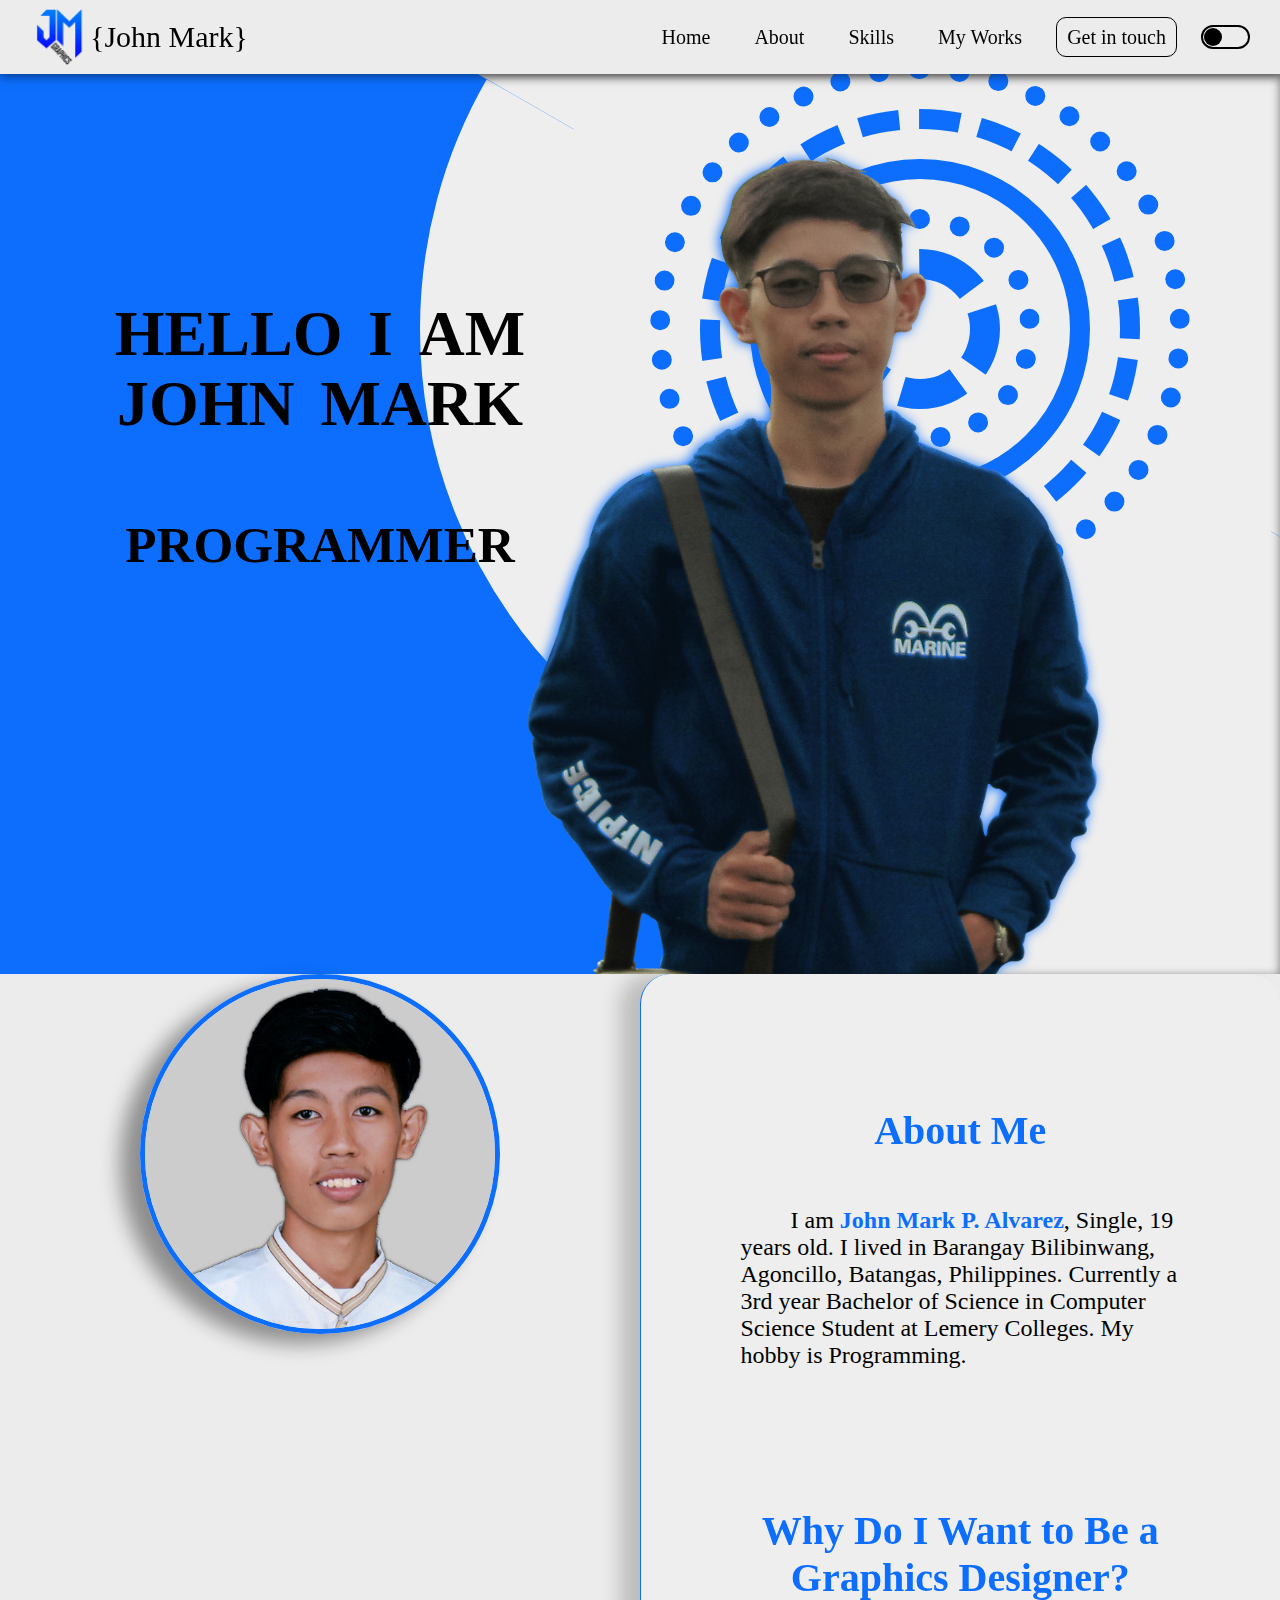
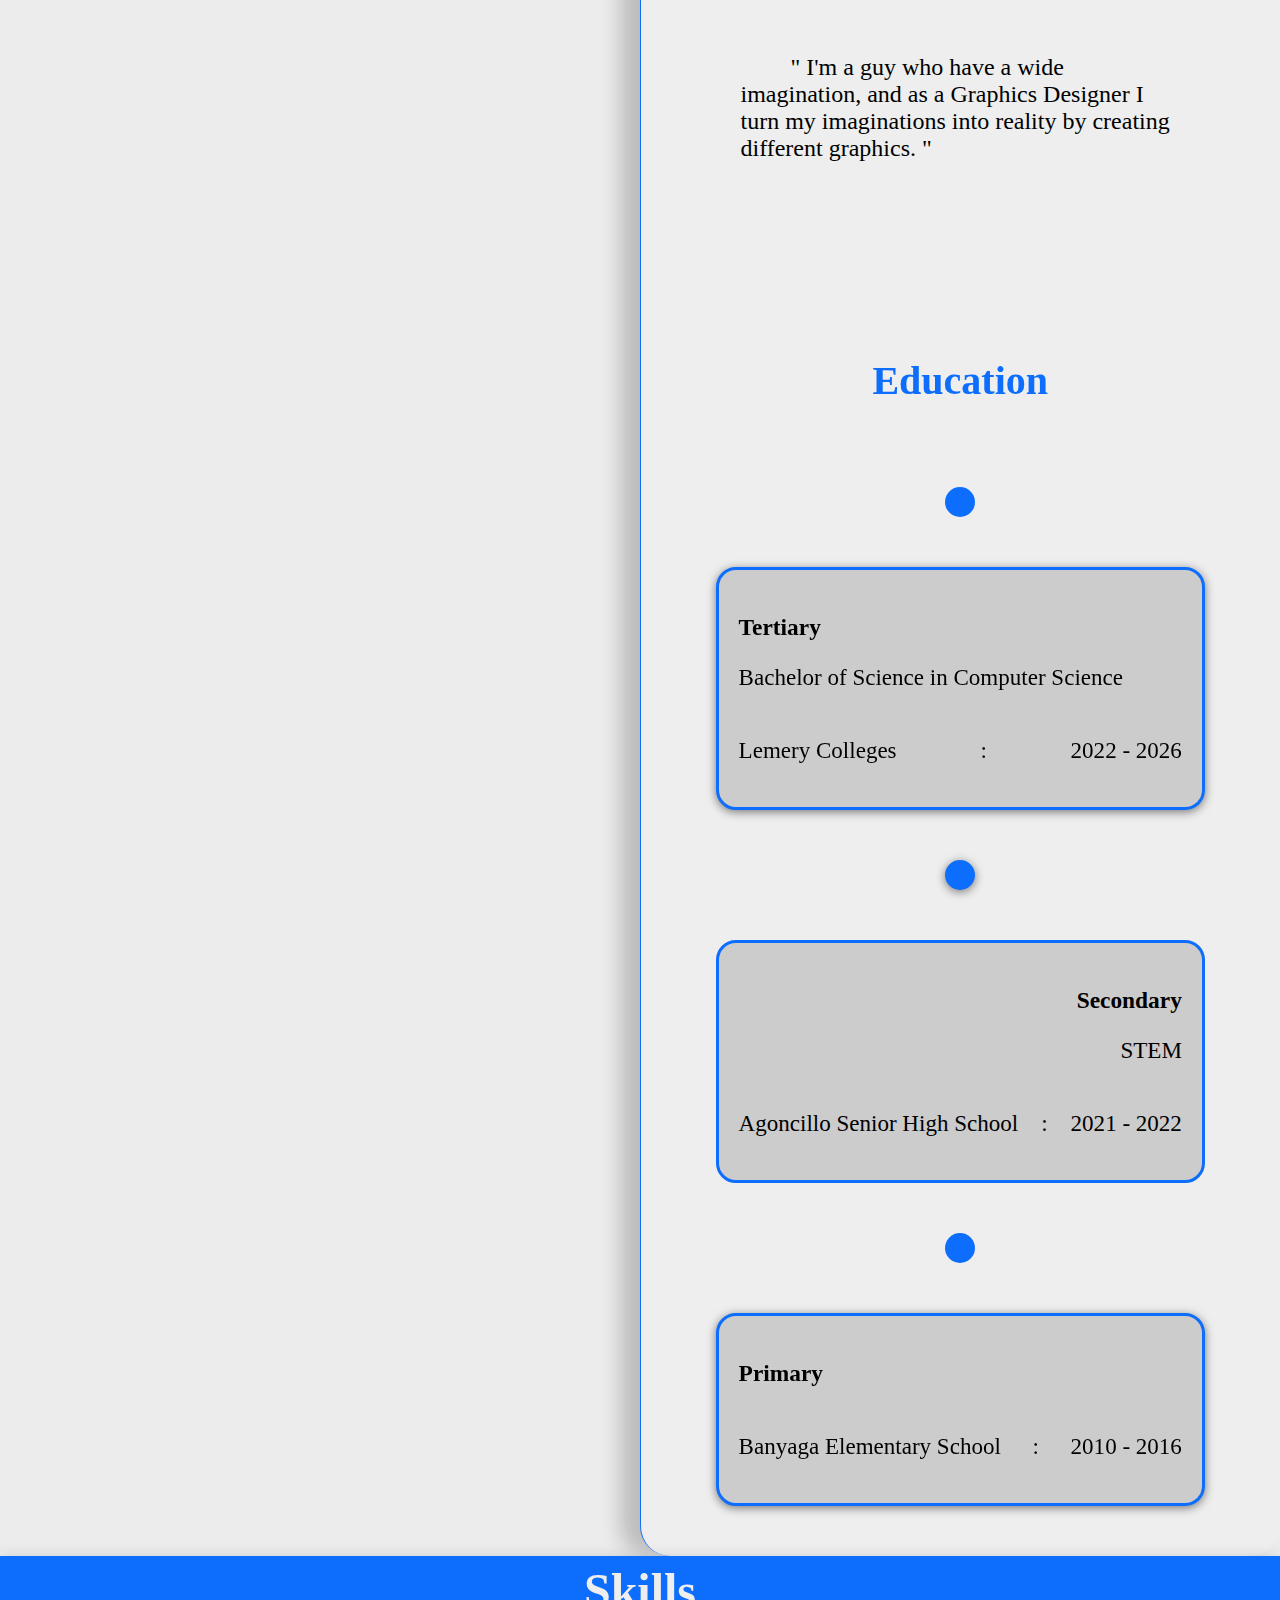
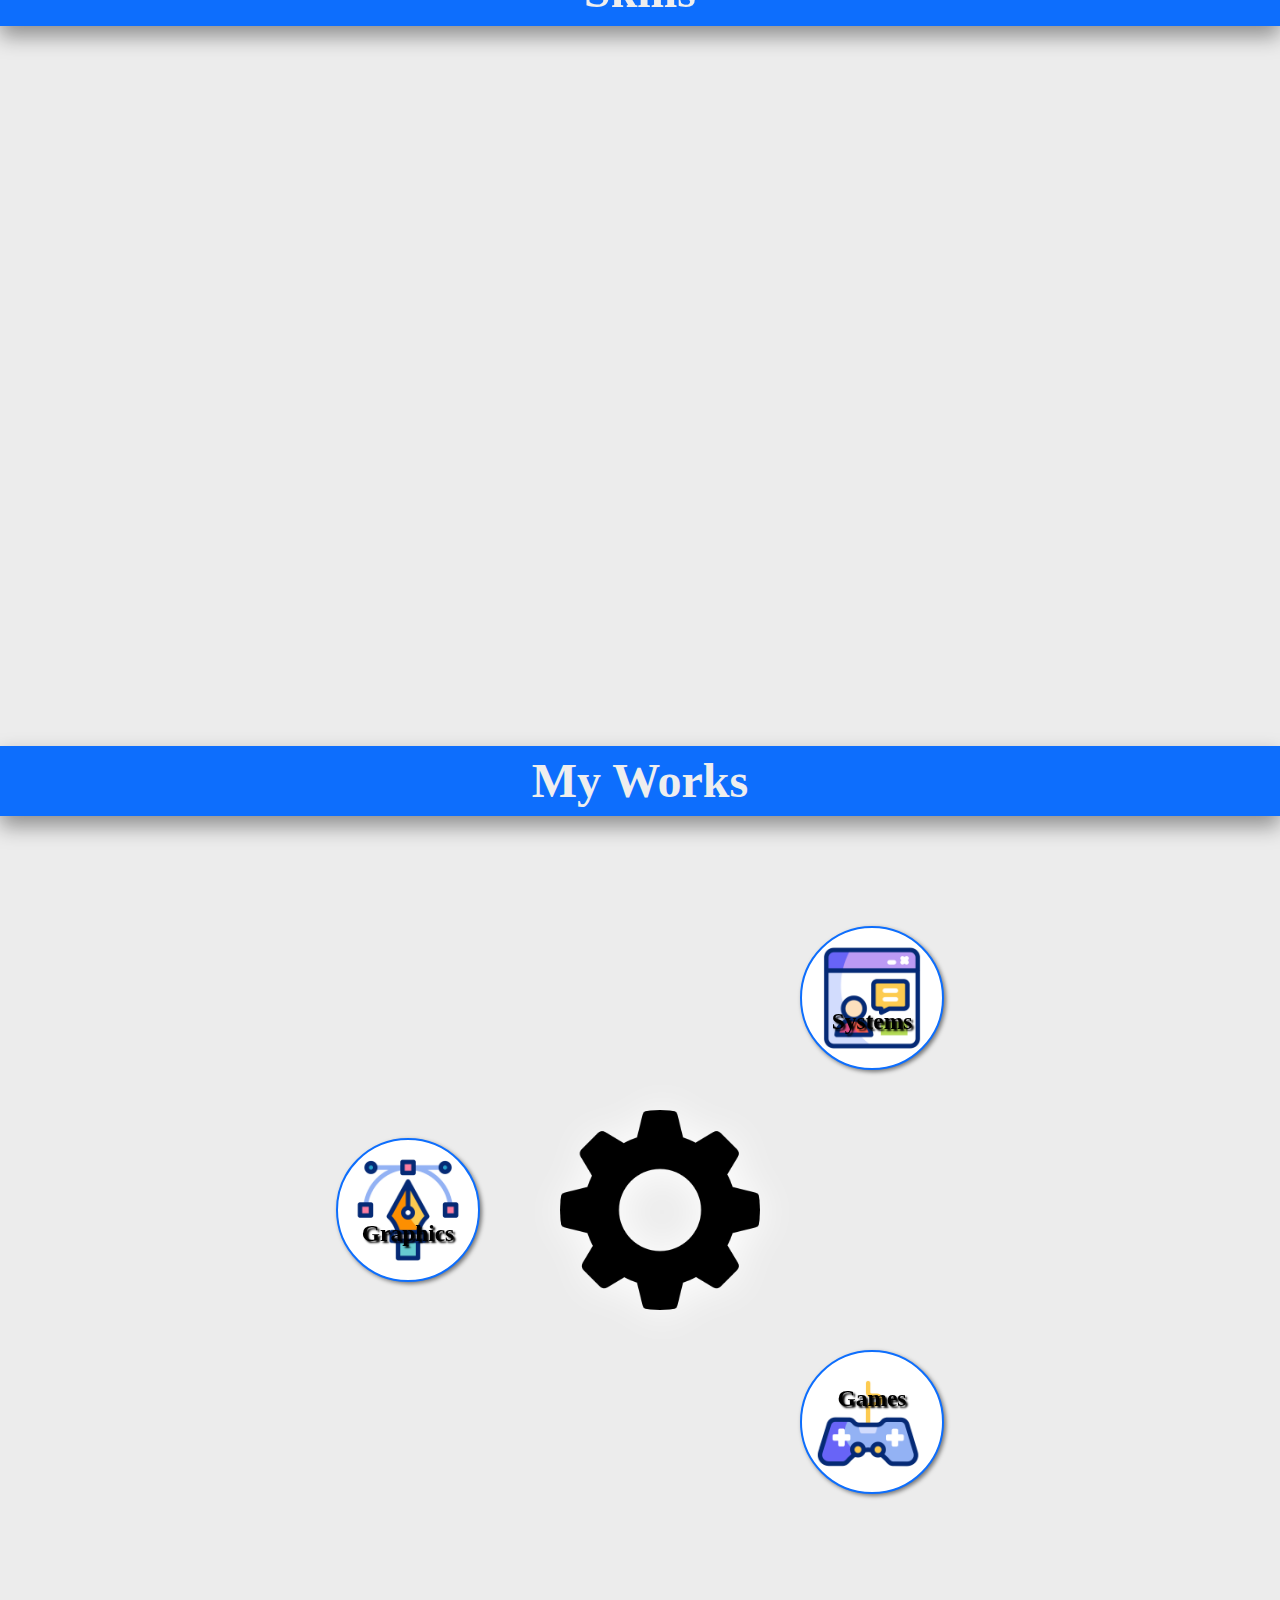
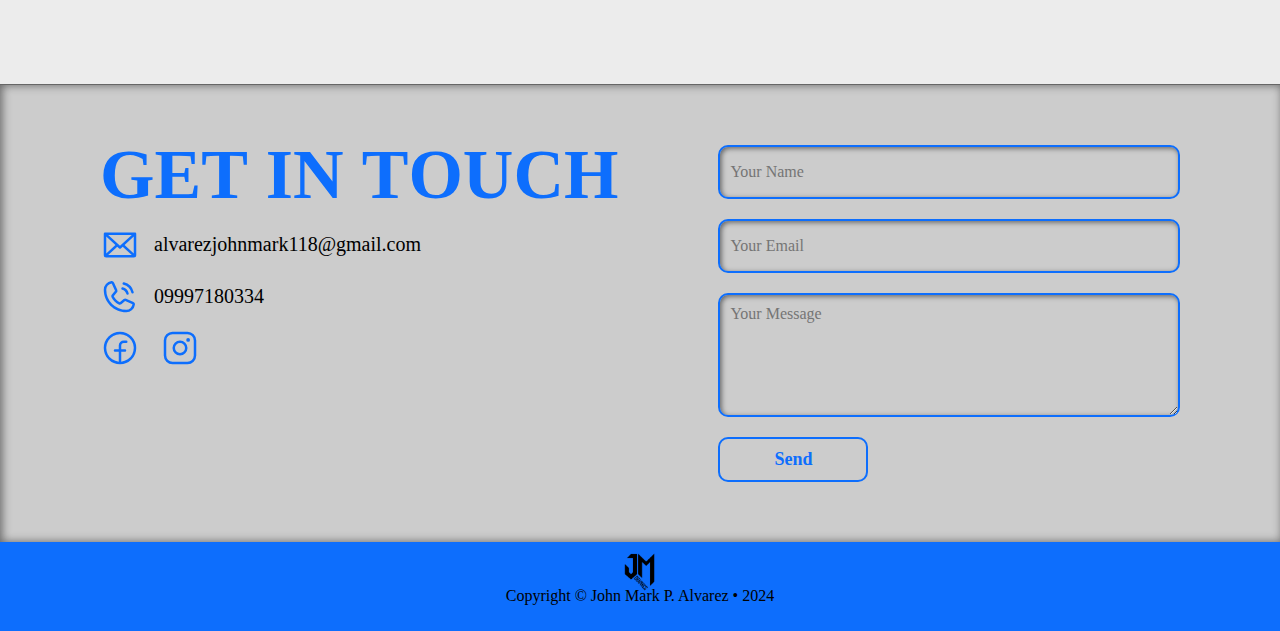
==== commit 24293045: "Update index.html" ====
--- a/index.html
+++ b/index.html
@@ -9,7 +9,7 @@
 </head>
 <body class="">
     <header class="shadow" >
-        <a href="#" class="navbar-brand"><img src="/img/GraphicsDesign_Activities/jm-logo-full-color.png" class="brand-img" alt="logo">{John Mark}</a>
+        <a href="#" class="navbar-brand"><img src="img/GraphicsDesign_Activities/jm-logo-full-color.png" class="brand-img" alt="logo">{John Mark}</a>
         <nav class="navbar " id="navbar">
             <div class="nav-header">
                     <h4 class="menu-title" id="menu-title">Menu</h4>
@@ -76,7 +76,7 @@
              <!-- <h1 class="text-shadow wobble">Hello I'm <span>John Mark</span> Alvarez</h1> -->
         </div>
         <div class="container bg-container">
-            <img src="/img/JM-HOME-IMG-BLUE.png" alt="" class="bg-img" id="bg-img">
+            <img src="img/JM-HOME-IMG-BLUE.png" alt="" class="bg-img" id="bg-img">
         </div>
         <div class="container bg-anim-container">
             <div class="circle-container">
@@ -457,4 +457,4 @@
     <img src="img/GraphicsDesign_Activities/jm-logo-black.png" alt="logo">
     <p>Copyright &copy; John Mark P. Alvarez &bullet; 2024</p>
 </footer>
-</html>+</html>
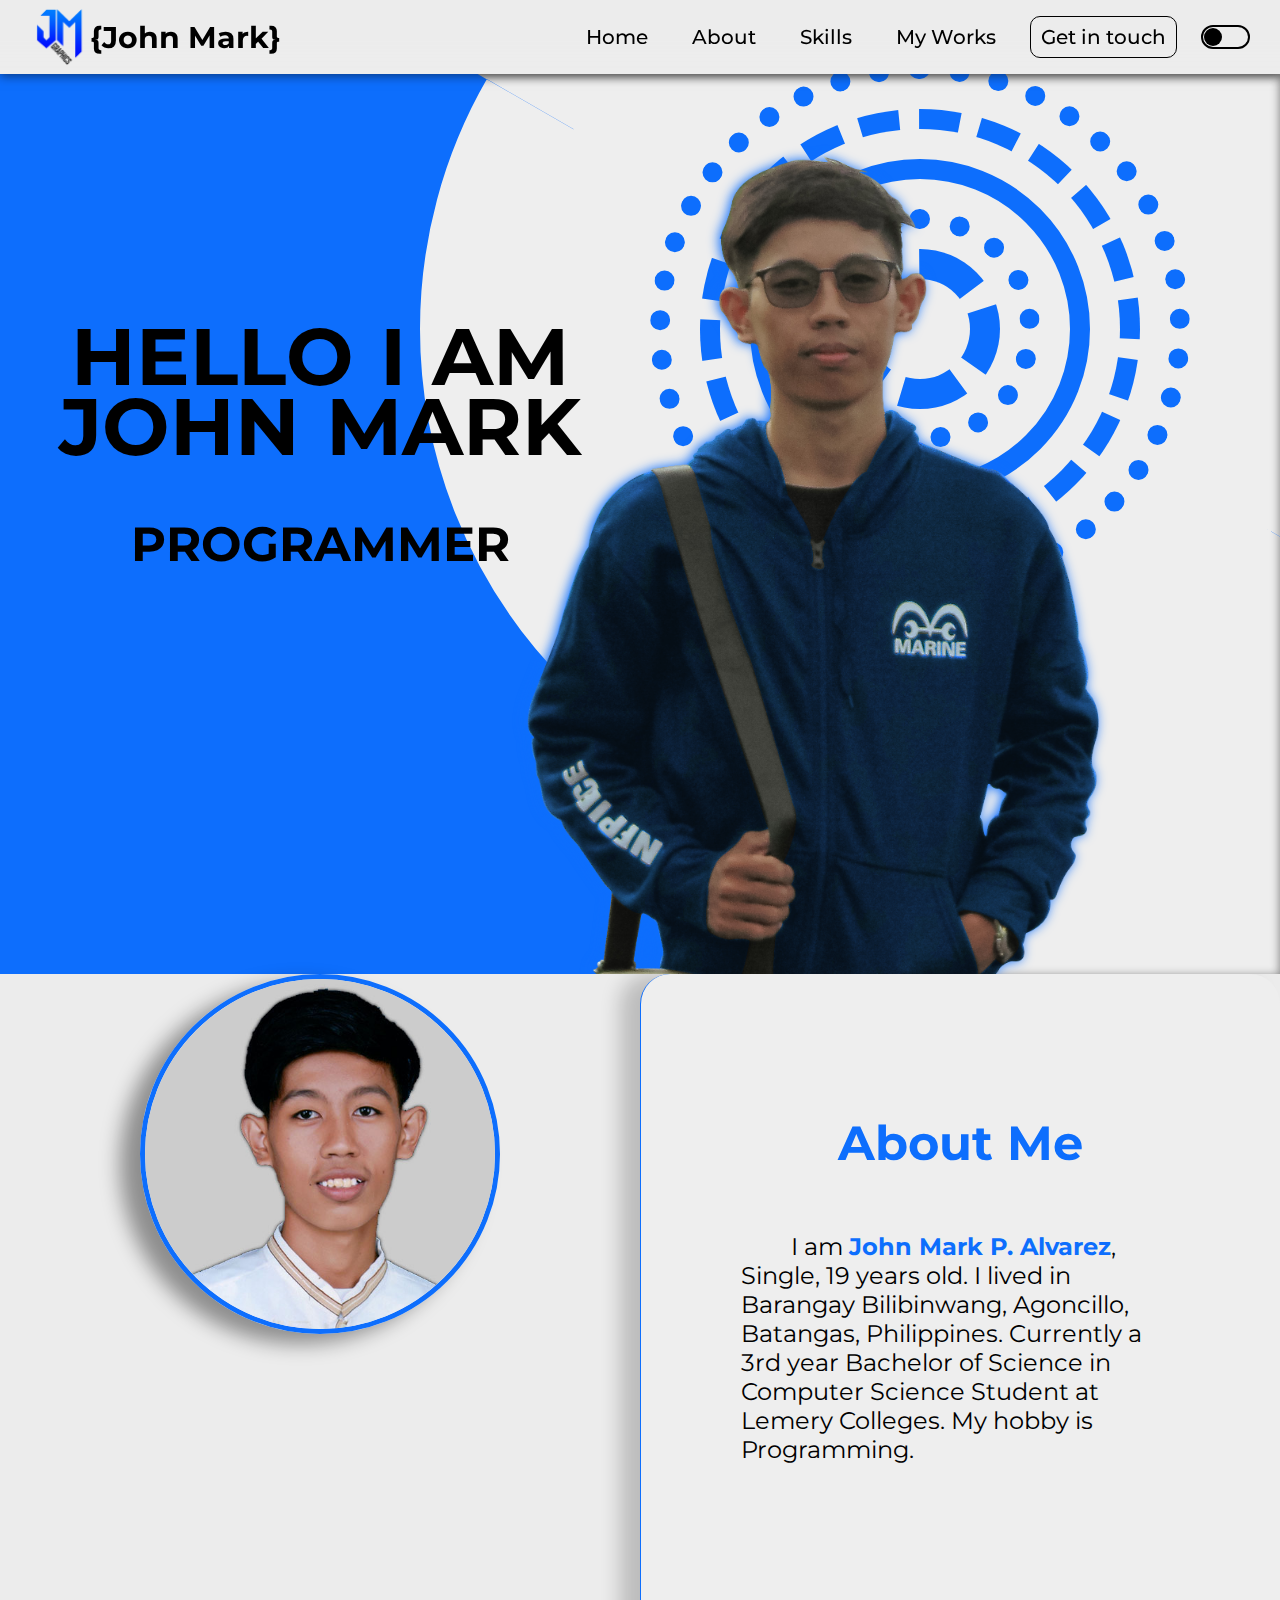
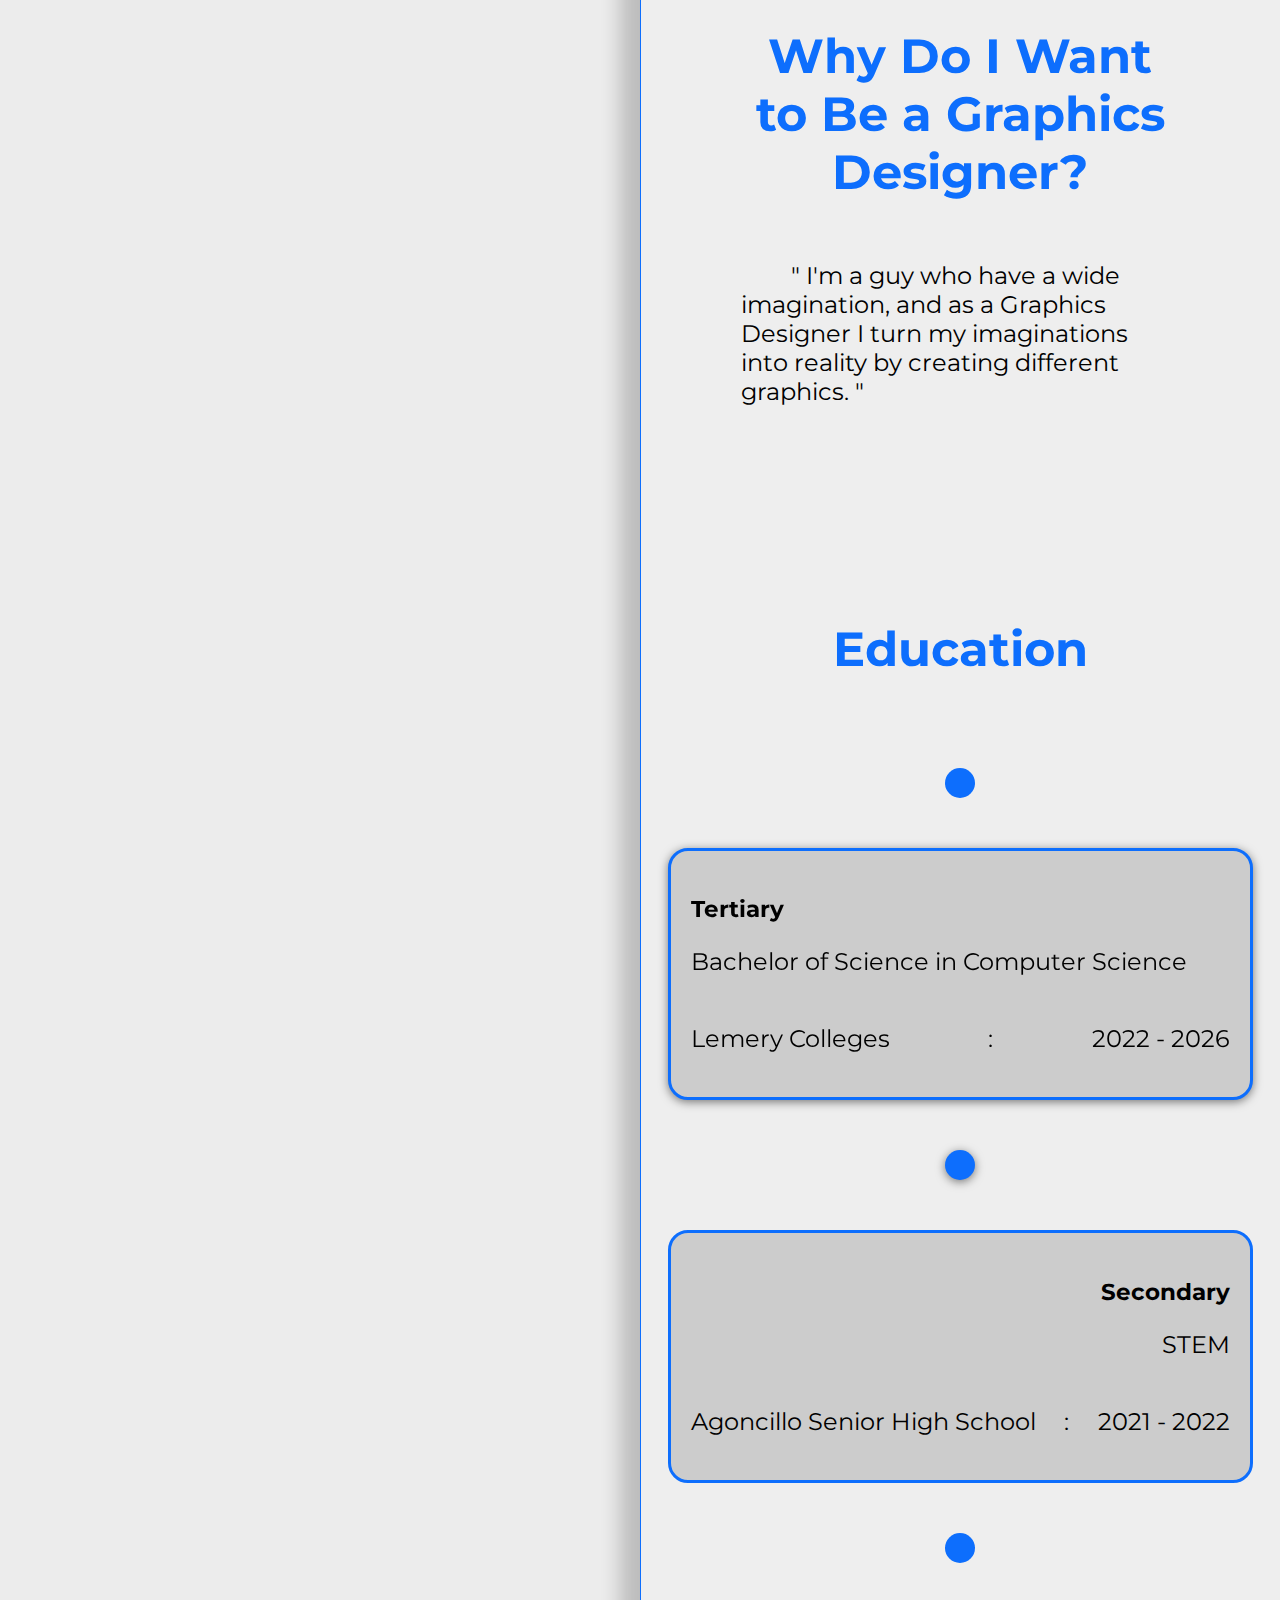
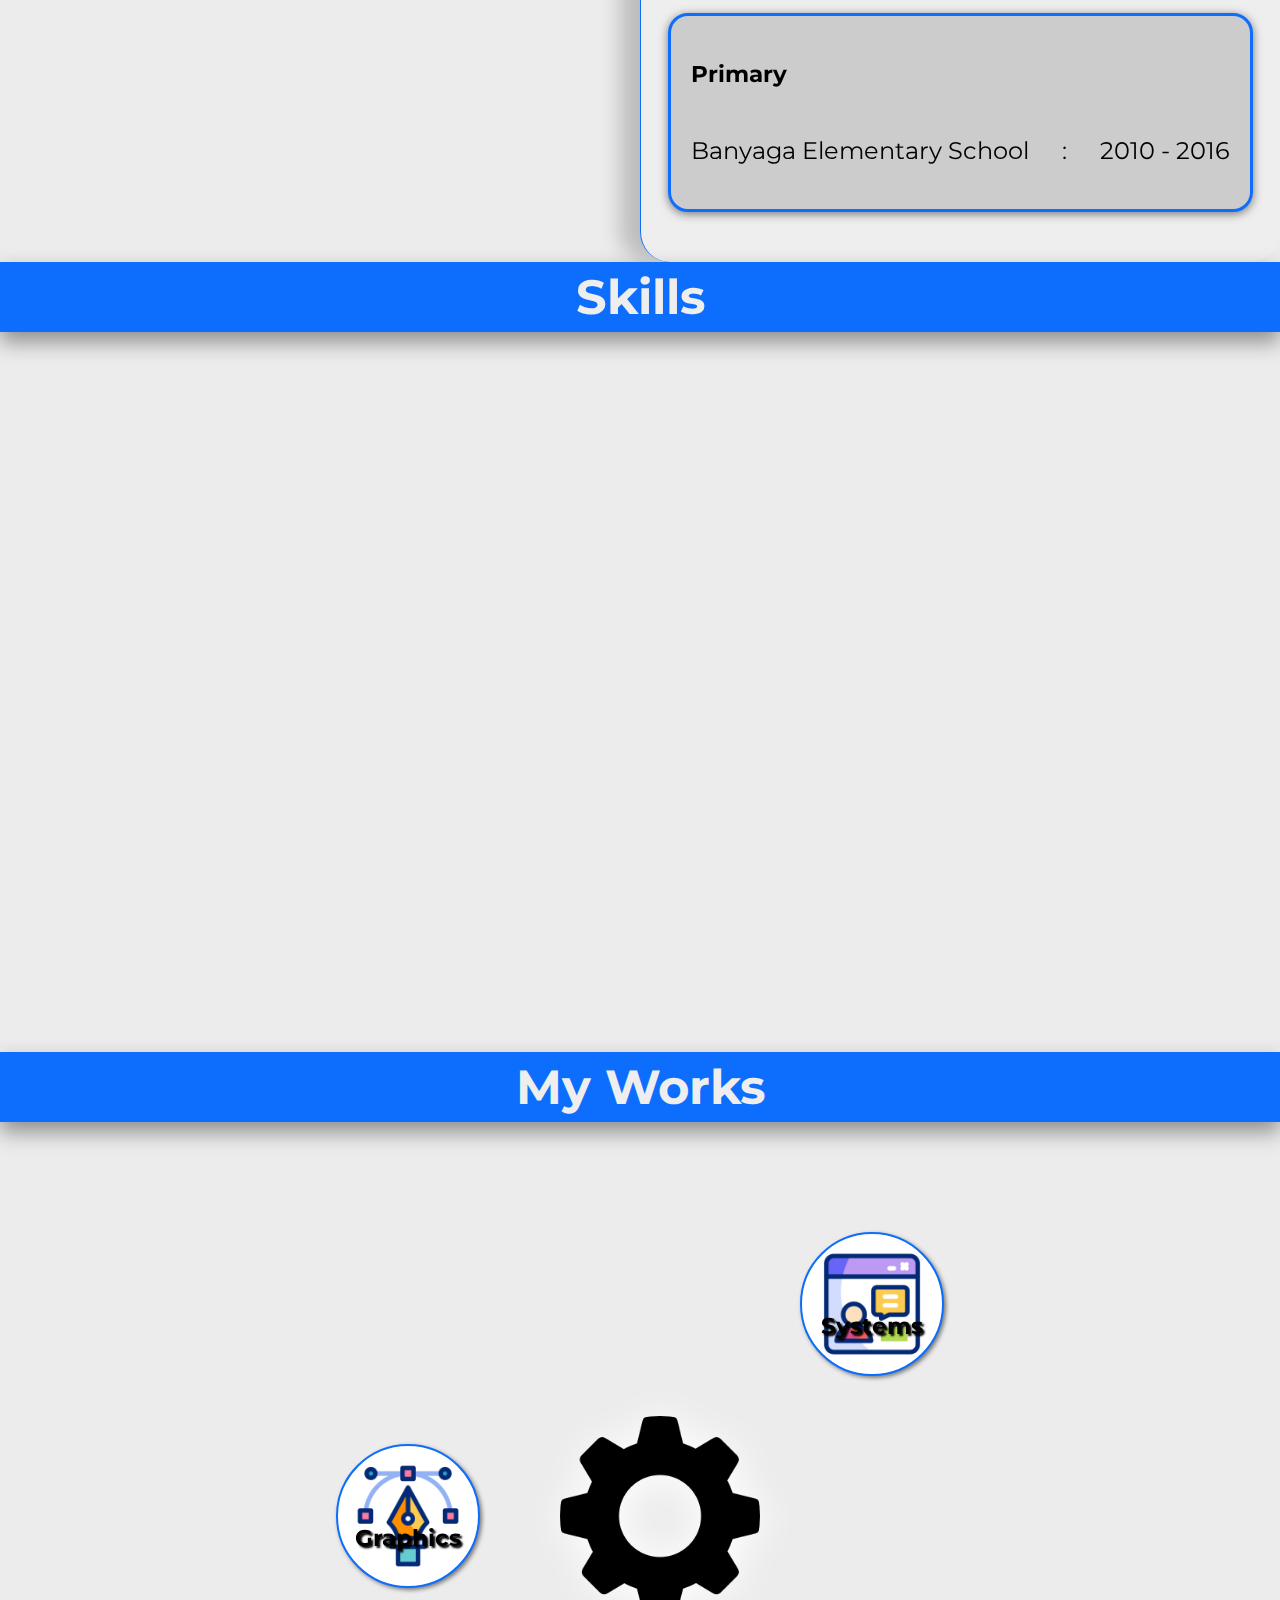
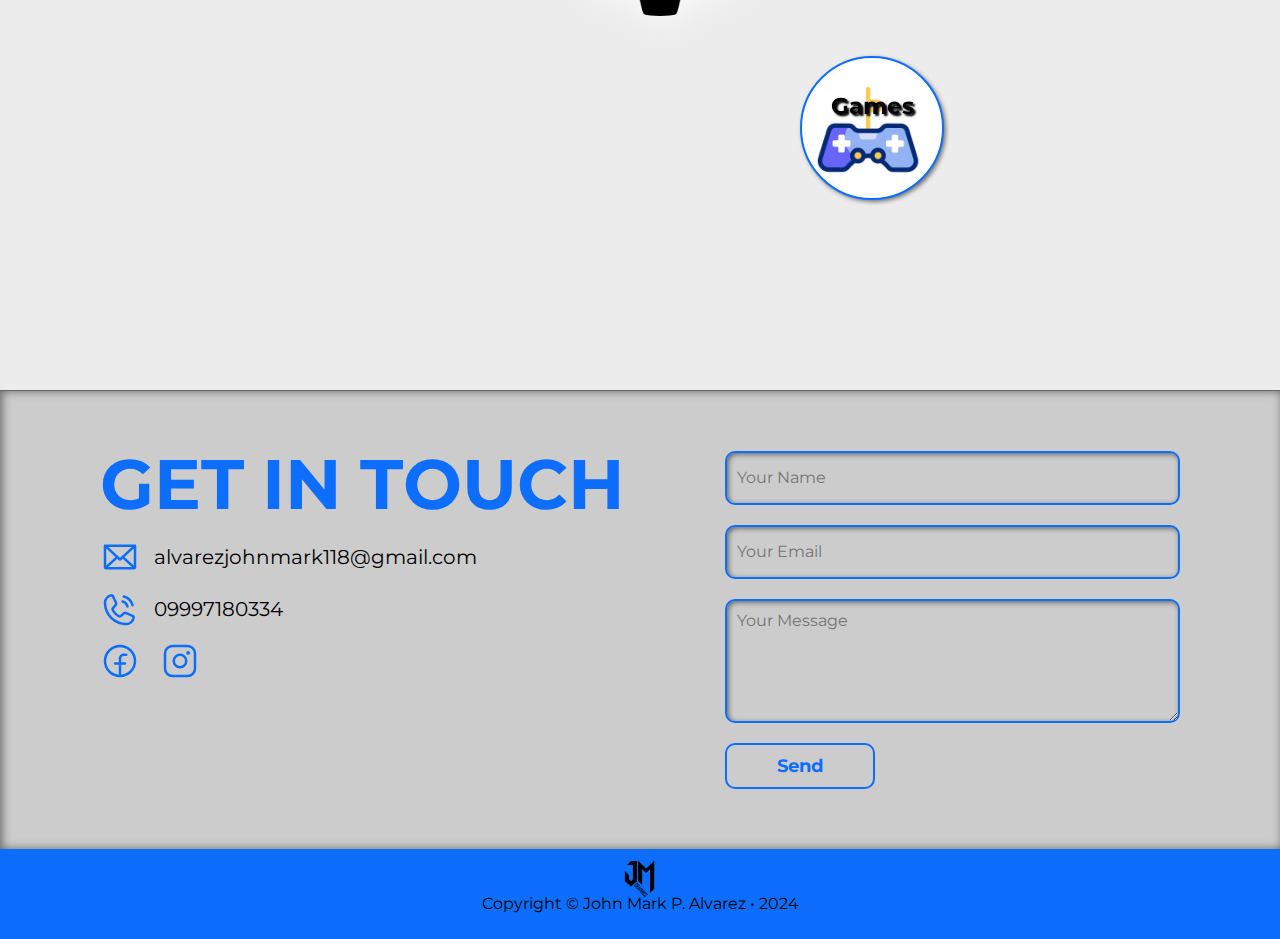
==== commit 3a5d41a6: "minor fixes" ====
--- a/index.html
+++ b/index.html
@@ -102,7 +102,7 @@
             </div>
 
             <div class="about-col-2">
-                <div class="col-row-1">
+                <div class="col-row col-row-1">
                     <h2 class=" autoBlur">About Me</h2>
                     <p class="autoBlur">I am <span>John Mark P. Alvarez</span>, Single, 19 years old. 
                     I lived in Barangay Bilibinwang, Agoncillo, Batangas, Philippines. 
@@ -110,13 +110,13 @@
                     My hobby is Programming.</p>
                 </div>
 
-                <div class="col-row-1 gfx-des autoBlur">
+                <div class="col-row col-row-1 gfx-des autoBlur">
                     <h2 class="autoBlur" align="center">Why Do I Want to Be a Graphics Designer?</h2>
                 <p class="autoBlur">
                     " I'm a guy who have a wide imagination, and as a Graphics Designer I turn my imaginations into reality by creating different graphics. "</p>
                 </div>
 
-                <div class="col-row-2 ">
+                <div class="col-row col-row-2 ">
                     <h2 class="autoShowTextFromRight">Education</h2>
                     <div class="educ-dot autoShowGlow"></div>
 
--- a/style.css
+++ b/style.css
@@ -1,5 +1,4 @@
-
-/* @import url('https://fonts.googleapis.com/css2?family=Montserrat:ital,wght@0,100..900;1,100..900&display=swap'); */
+@import url('https://fonts.googleapis.com/css2?family=Montserrat:ital,wght@0,100..900;1,100..900&display=swap');
 
 :root {
     --light-dark: #383e44;
@@ -90,104 +89,6 @@
     margin: 0;
 }
 
-/* .box-divider {
-    width: 100%;
-    height: 50px;
-
-    background-color: rgba(0, 0, 0, .01);
-    border: 1px solid rgba(0, 0, 0, .1);
-    box-shadow: inset 0 .2em .5em rgba(0, 0, 0, .1), inset 0 .125em 1em rgba(0, 0, 0, .125);
-} */
-
-/* header {
-    display: flex;
-    flex-direction: row;
-    justify-content: space-between;
-    align-items: center;
-    background-color: transparent;
-    backdrop-filter: blur(20px);
-    height: 70px;
-    padding: 0 30px;
-    z-index: 1000;
-    position: sticky;
-    top: 0;
-    color: #000;
-
-    .navbar-brand {
-        font-family: 'Lemon Milk';
-        font-size: 28px;
-        font-weight: lighter;
-        color: #000;
-    }
-
-    .navbar {
-        display: flex;
-        flex-direction: row;
-        justify-content: space-between;
-        align-items: center;
-
-        color: #000;
-
-        .menu-title {
-            color: #000;
-        }
-
-        ul {
-            display: flex;
-            flex-direction: row;
-            justify-content: space-between;
-            list-style: none;
-            column-gap: 20px;
-            color: #000;
-            
-            .nav-item {
-                position: relative;
-            }
-
-            .nav-link{
-                color: #000;
-                font-size: 18px;
-                padding: 8px 10px;
-                border-radius: 10px;
-            }
-
-            .nav-link::after {
-                content: '';
-                width: 0;
-                left: 0;
-                bottom: -5px;
-                height: 3px;
-                position: absolute;
-                border-radius: 3px;
-                background-color: var(--blue);
-            }
-
-            .nav-link:hover::after {
-                width: 100%;
-                transition: .5s all ease;
-            }
-            
-        }
-    
-        
-        .nav-contact {
-            border: 1px solid #000;
-            background-color: transparent;
-            text-overflow: clip;
-            width: 70px;
-            padding: 8px 10px;
-            border-radius: 10px;
-            color: #000;
-        }
-        
-        .nav-contact:hover {
-            background-color: var(--primary);
-            color: var(--light);
-            border: 1px solid var(--primary);
-        }
-    }
-} */
-
 .header {
     background-color: var(--primary);
     position: sticky;
@@ -222,7 +123,7 @@
     color: #000;
 
     .navbar-brand {
-        font-family: 'Lemon Milk';
+        font-weight: bold;
         font-size: 30px;
         color: #000;
         display: flex;
@@ -521,7 +422,7 @@
         height: 70px;
 
         h1 {
-            font-size: 5vw;
+            font-size: 5rem;
         }
     }
 }
@@ -561,7 +462,7 @@
             margin-top: 120px;
 
             h2 {
-                font-size: 4vw;
+                font-size: 3rem;
                 text-align: center;
             }
 
@@ -678,7 +579,7 @@
         box-shadow: -1em 0em 1em rgba(0, 0, 0, 0.2);
 
         p {
-            font-size: 24px;
+            font-size: 1.5rem;
         }
 
         span {
@@ -690,7 +591,7 @@
             color: var(--blue);
             top: 80px;
             z-index: 10;
-            font-size: 40px;
+            font-size: 3rem;
         }
     }
     
@@ -699,7 +600,6 @@
         flex-direction: column;
         justify-content: start;
         align-items: center;
-        height: 300px;
         padding: 100px;
     
         p {
@@ -743,7 +643,7 @@
         background-color: #cccccc;
         
         p {
-            font-size: 1.8vw;
+            font-size: 1.5rem;
         }
 
         width: 100%;
@@ -1883,7 +1783,8 @@
 
 /* For smaller screens */
 
-@media only screen and (max-width: 941px) {
+@media only screen and (max-width: 1030px) {
+
     body {
         header {
             height: 50px;
@@ -1908,6 +1809,7 @@
                 flex-direction: column;
                 height: 100vh;
                 width: 300px;
+                max-width: 100%;
                 color: #fff;
                 background-color: rgba(0, 0, 0, .5);
                 backdrop-filter: blur(20px);
@@ -1997,13 +1899,40 @@
             }
         }
 
+        #home {
+            h1 {
+                font-size: 2.5rem;
+            }
+
+            h2 {
+                font-size: 2rem;
+            }
+
+            .bg-container {
+                right: -1.5rem;
+            }
+        }
+
         #about {
 
             .container {
                 display: flex;
                 flex-direction: column;
-            }
-        }
+
+                .about-col-2 {
+                    border-top: 1px solid var(--blue);
+                    border-bottom: 1px solid var(--blue);
+                    border-left: none;    
+                }
+
+                .col-row {
+                    margin-top: 50px;
+                    padding: 25px;
+                }
+
+                }
+            }
+        
 
         #services {
 
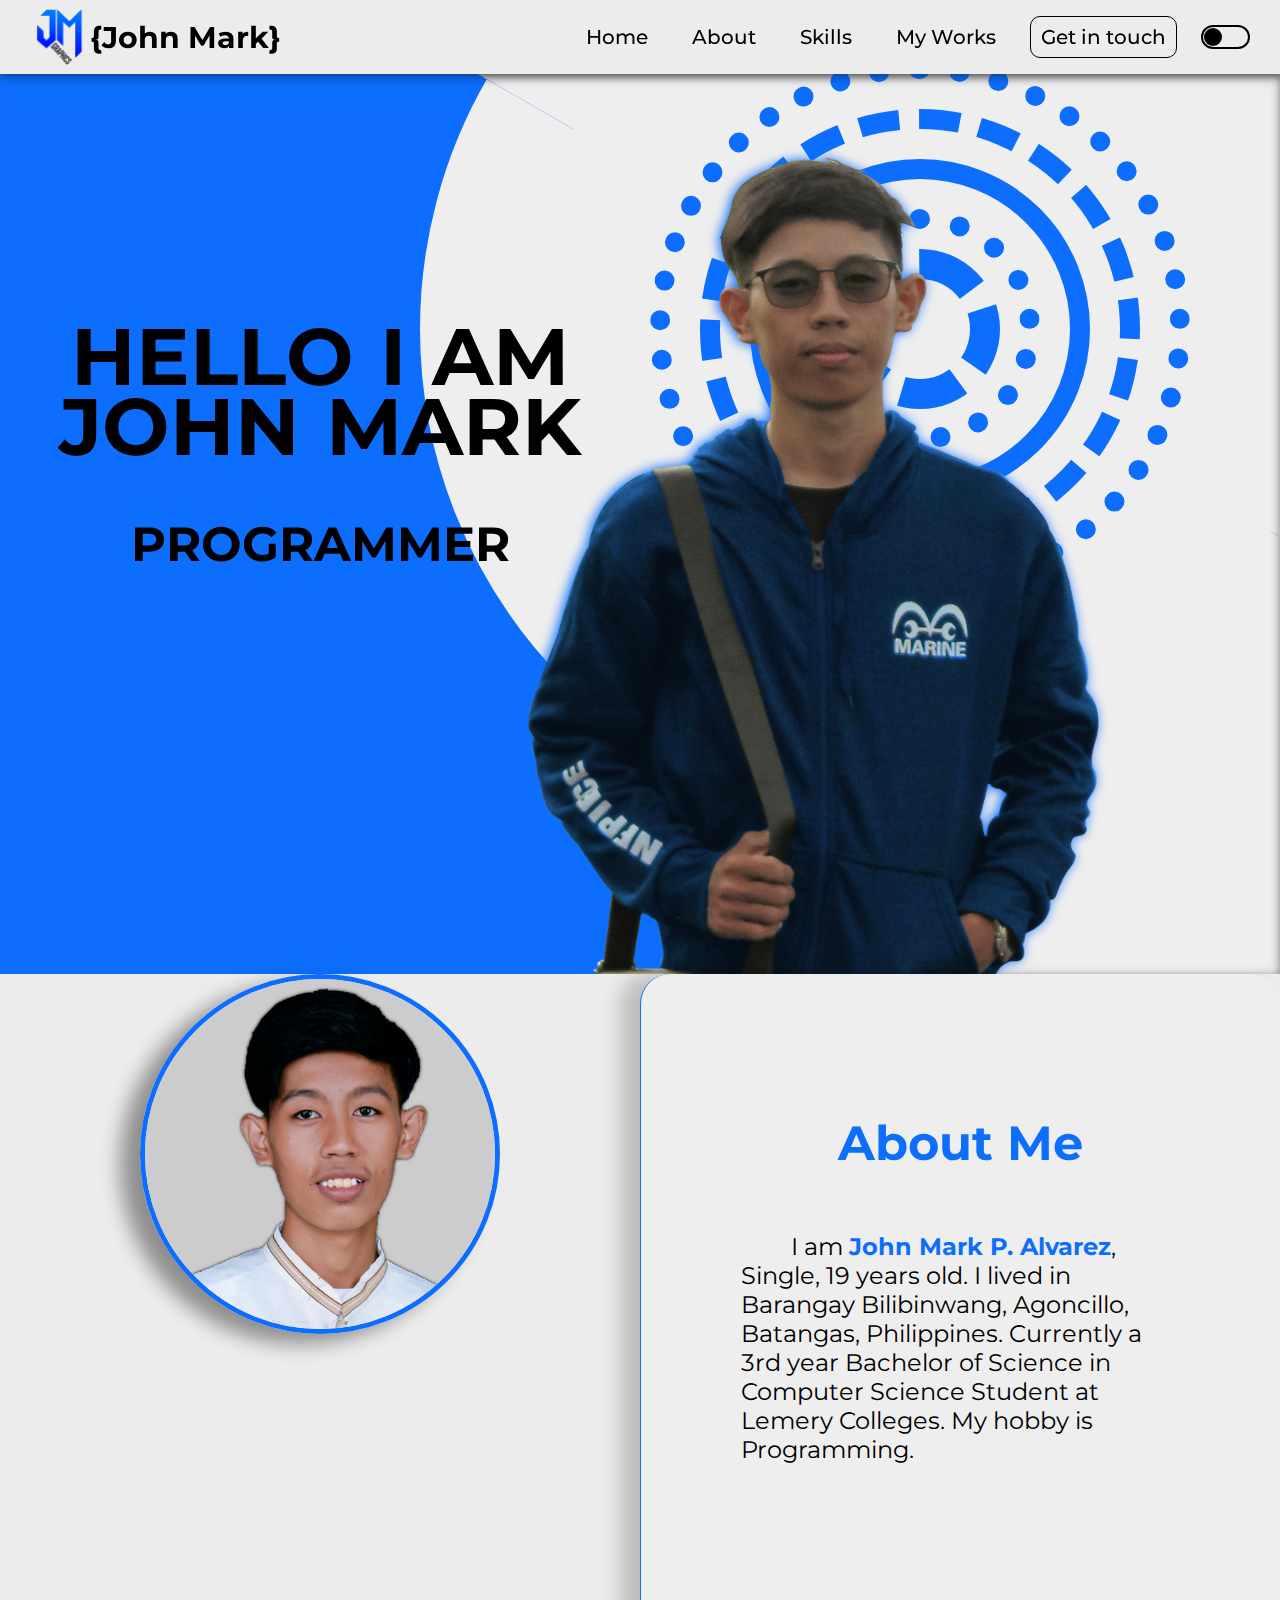
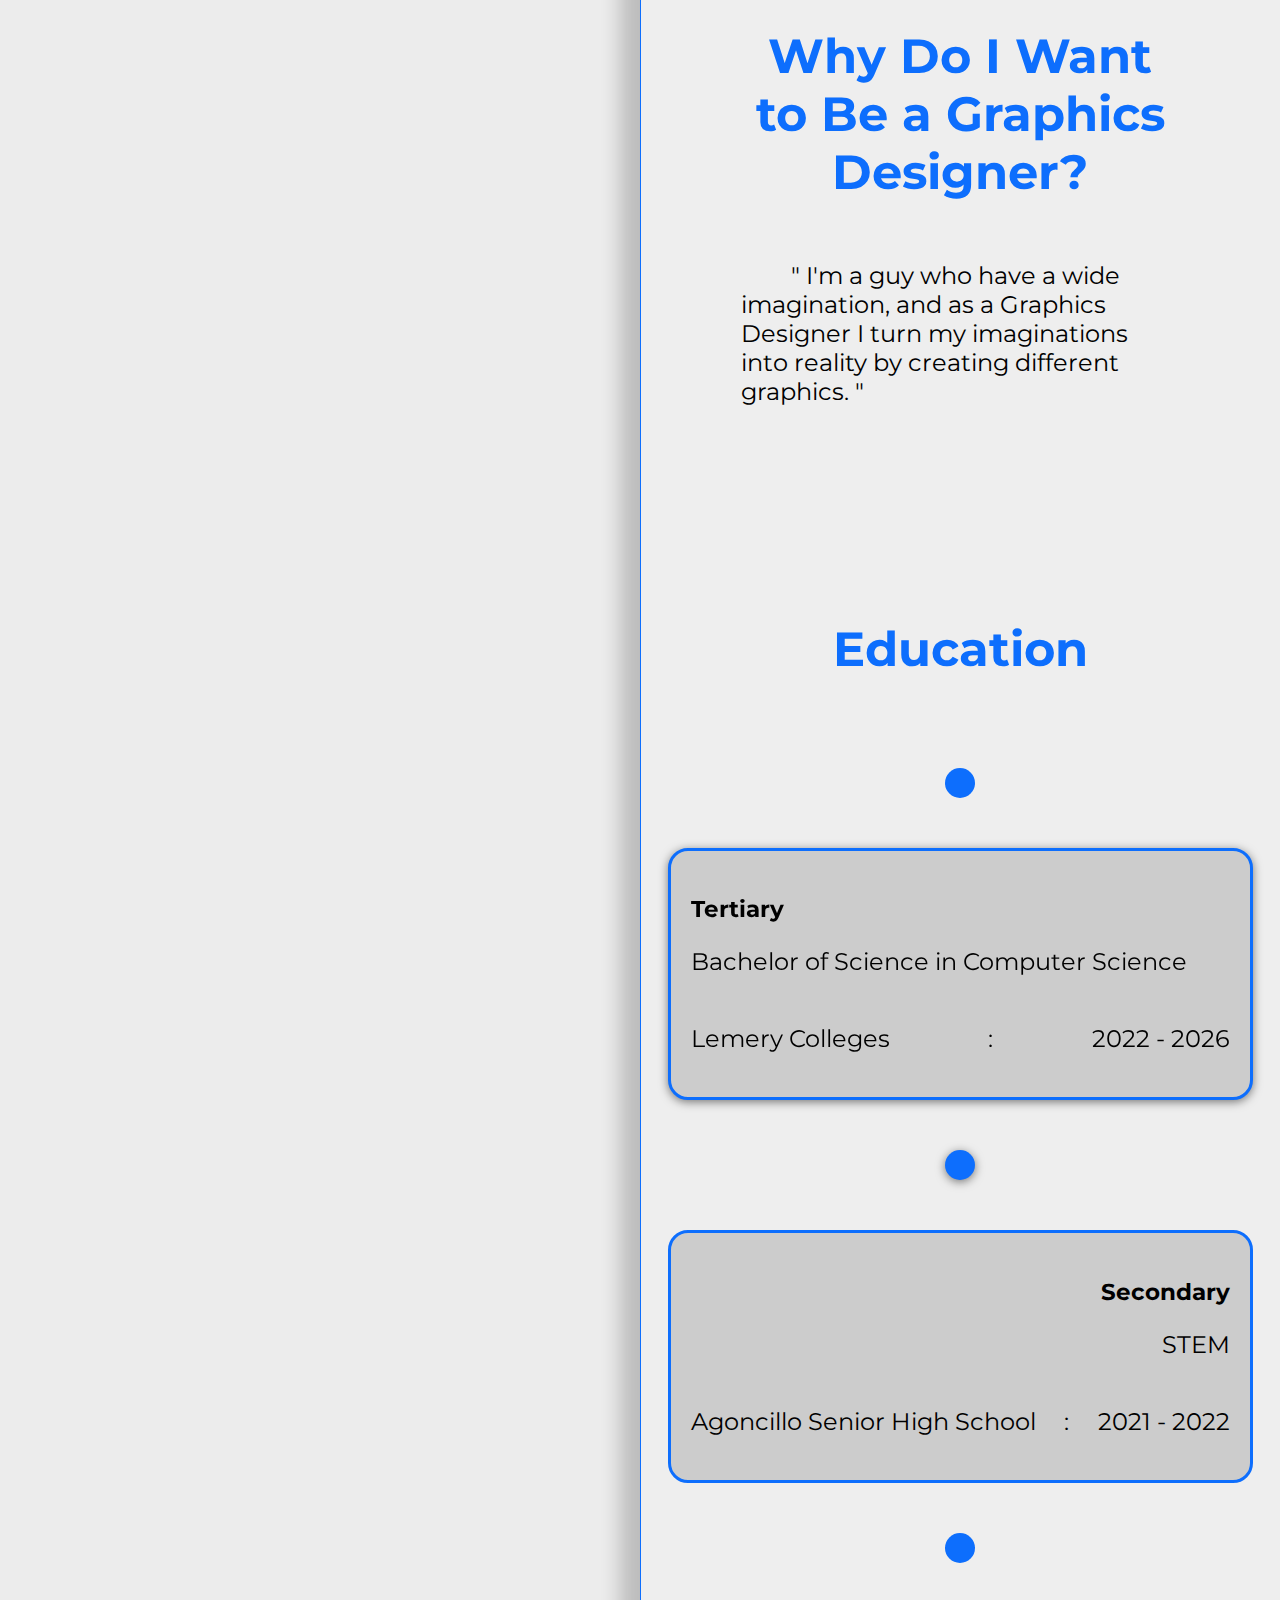
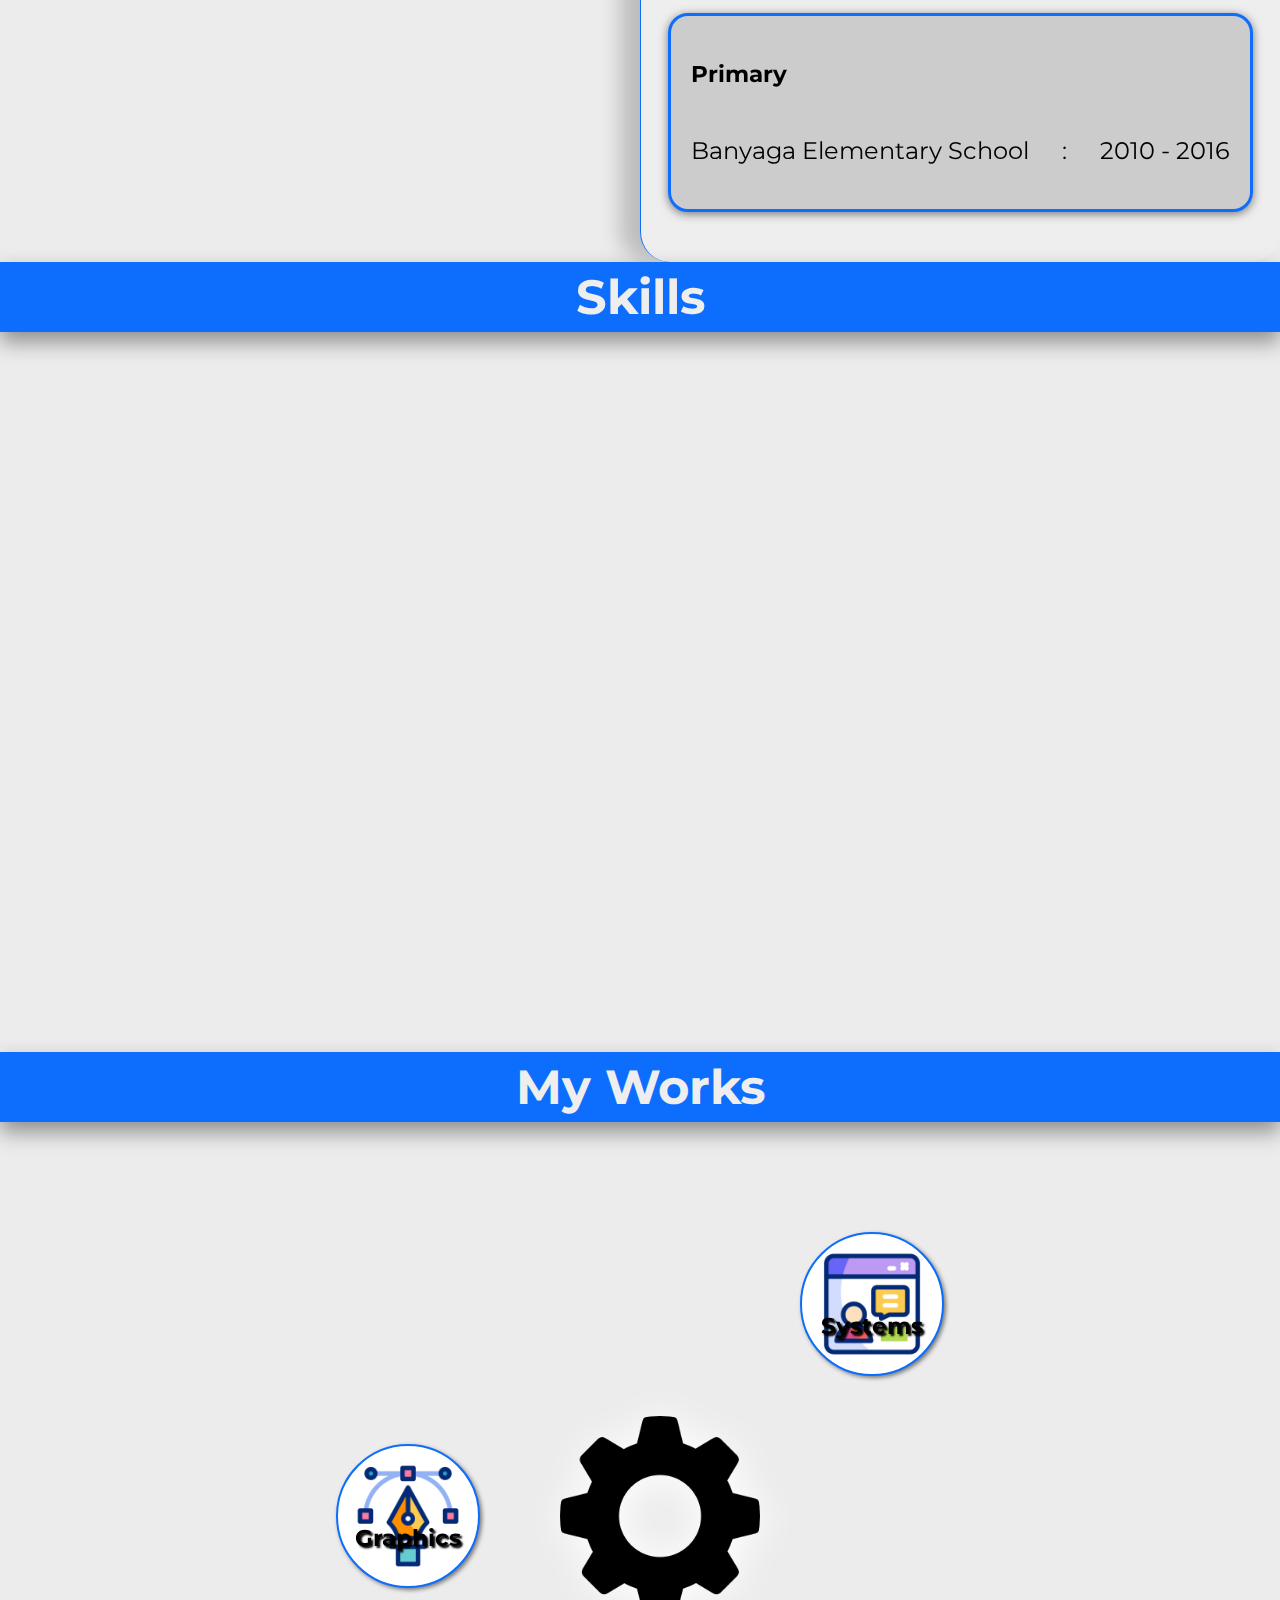
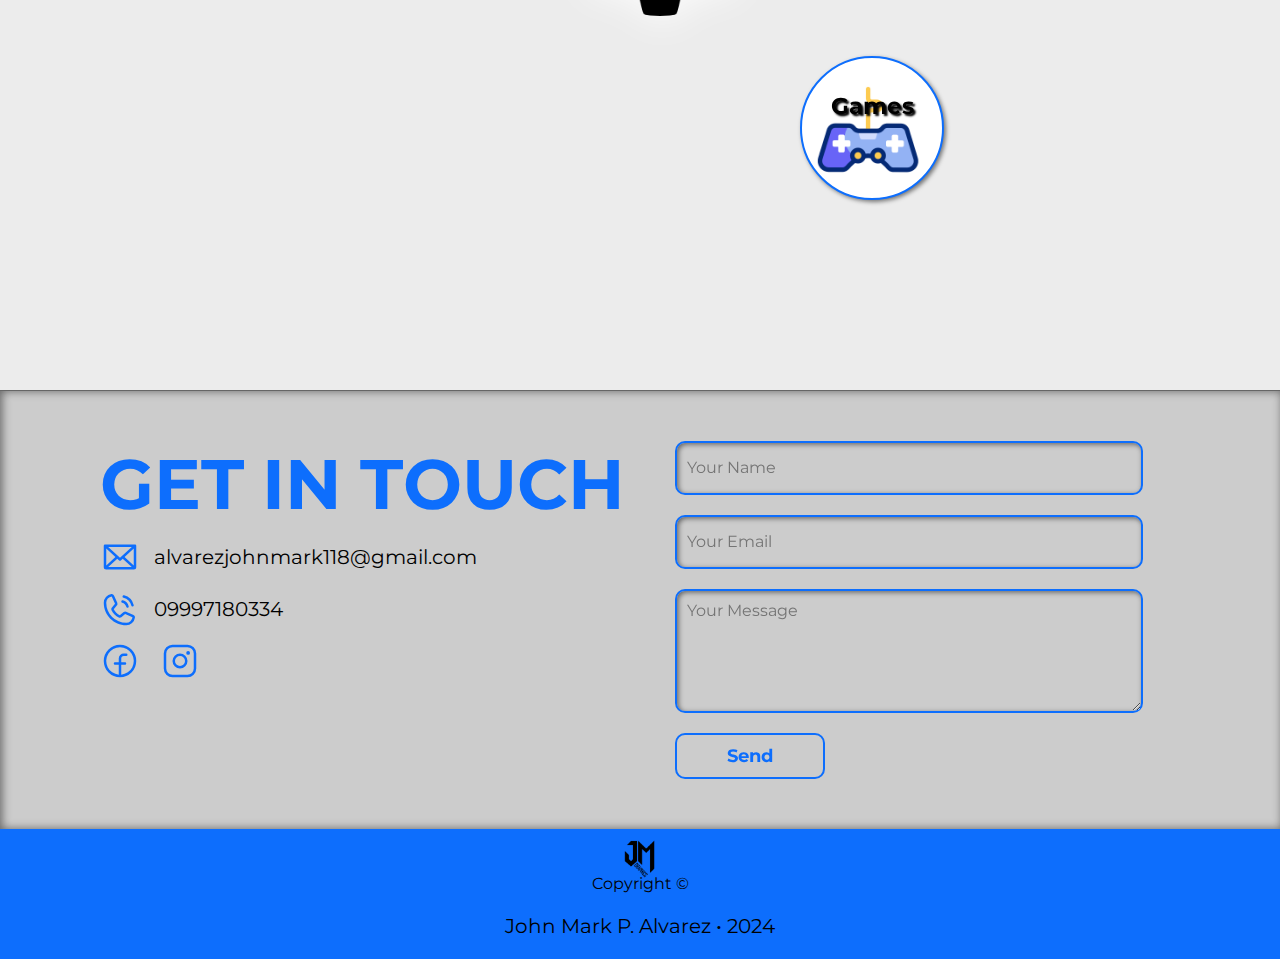
==== commit 08c2c0db: "minor fixes" ====
--- a/index.html
+++ b/index.html
@@ -455,6 +455,6 @@
 </body>
 <footer>
     <img src="img/GraphicsDesign_Activities/jm-logo-black.png" alt="logo">
-    <p>Copyright &copy; John Mark P. Alvarez &bullet; 2024</p>
+    <p>Copyright &copy; <div>John Mark P. Alvarez &bullet; 2024</div></p>
 </footer>
 </html>
--- a/style.css
+++ b/style.css
@@ -1194,15 +1194,18 @@
     }
 
     .col-2 {
+        position: relative;
         width: 100%;
-        padding: 10px 50px;
         color: #fff;
 
 
         form {
+            width: 80%;
+
             .tb {
+                width: 100%;
                 height: 30px;
-                padding: 10px 10px;
+                padding: 10px;
                 font-size: 16px;
                 background-color: transparent;
                 border-radius: 10px;
@@ -1919,6 +1922,12 @@
                 display: flex;
                 flex-direction: column;
 
+                .about-col-1 {
+                    img {
+                        margin: 30px;
+                    }
+                }
+
                 .about-col-2 {
                     border-top: 1px solid var(--blue);
                     border-bottom: 1px solid var(--blue);
@@ -1944,20 +1953,34 @@
 
         #contact {
             
+            padding: 20px;
+
             .contact-container {
                 display: flex;
                 flex-direction: column;
                 
+                .col-1 {
+                    padding: 0;
+                    margin: 0;
+
+                    h2 {
+                        font-size: 4rem;
+                    }
+                }
+
                 .col-2 {
                     display: flex;
                     justify-content: center;
                     align-items: center;
-                    width: 600px;
 
                     form {
-                        width: 100%;
                         padding: 0px;
-                        margin: 0;  
+                        margin: 0;
+                        
+                        .btn-send {
+                            margin: 0;
+                            width: 100%;
+                        }
                     }
                     
                 }
@@ -1965,4 +1988,20 @@
         }
     }
 
+    .autoBlur {
+        animation: autoBlurAnim linear both;
+        animation-timeline: view();
+    }
+    
+    @keyframes autoBlurAnim {
+            0%{
+                filter: blur(40px);
+            } 35%, 65% {
+                filter: blur(0px);
+            } 100% {
+                filter: blur(40px);
+            }
+    }
+
+
 }